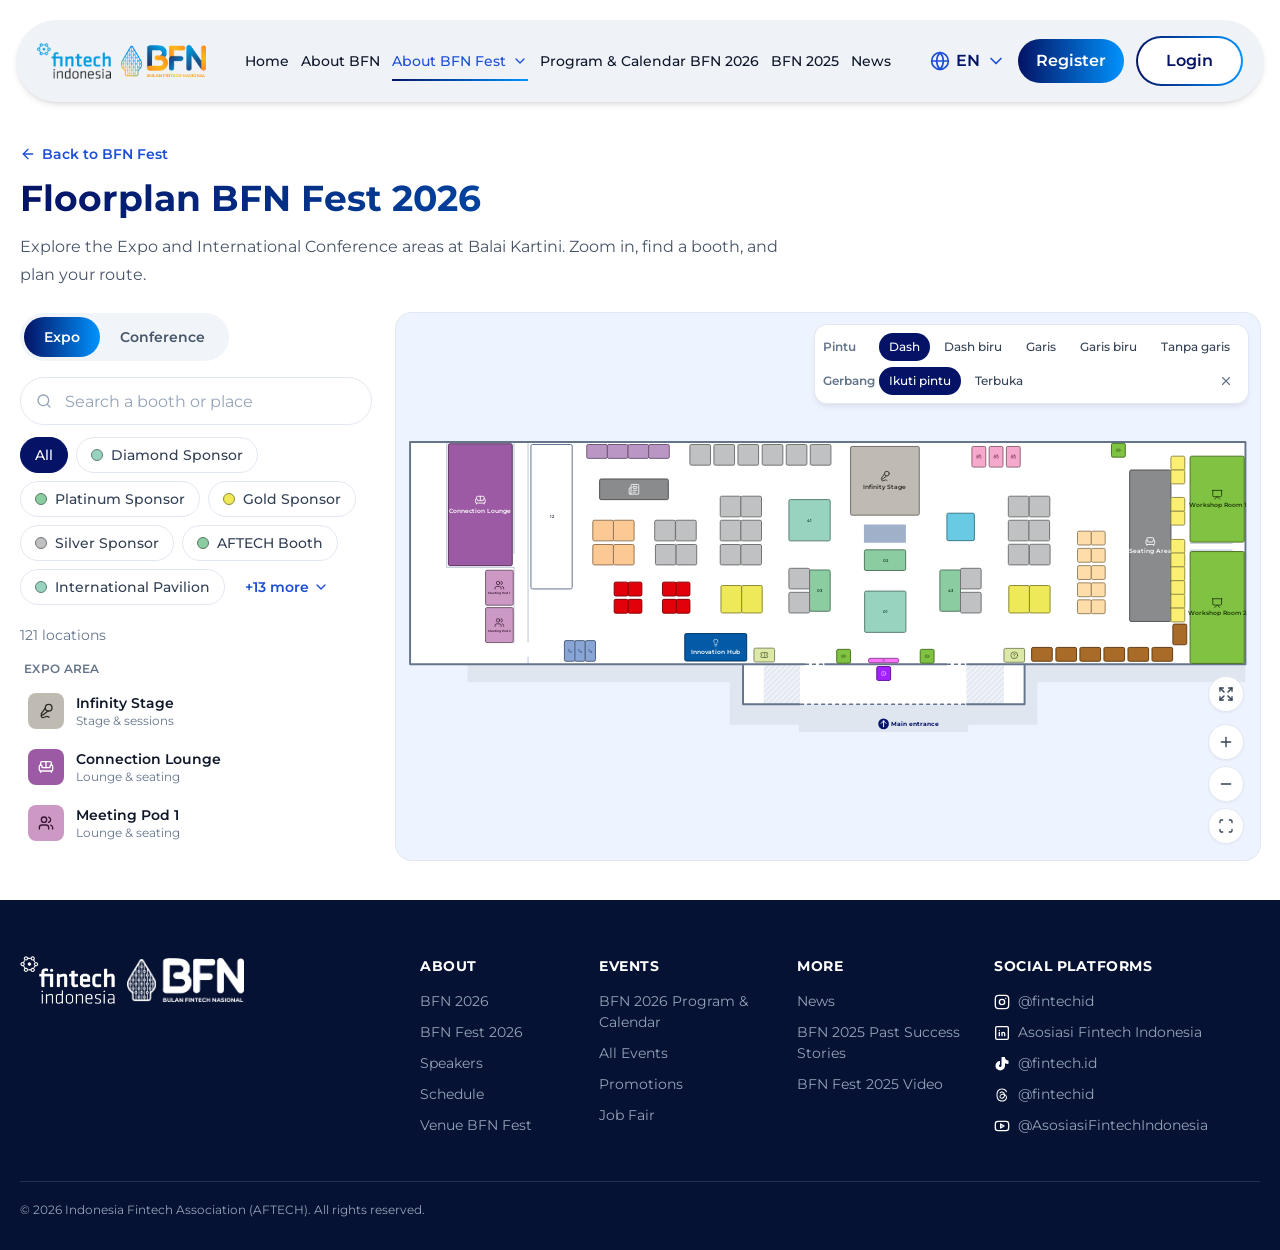
==== public/maps/index.html @ bf073b13 "Serve the floor plan from the homepage under Maps Move the floor plan into public/maps so it ships w" ====
<!doctype html>
<html lang="en">
<head>
<meta charset="utf-8">
<meta name="viewport" content="width=device-width, initial-scale=1">
<title>Floorplan BFN Fest 2026 · Prototype</title>
<link rel="preconnect" href="https://fonts.googleapis.com">
<link rel="preconnect" href="https://fonts.gstatic.com" crossorigin>
<link href="https://fonts.googleapis.com/css2?family=Montserrat:wght@400;500;600;700&display=swap" rel="stylesheet">
<style>
:root{
  --navy:#041365;--sky:#0093fd;--orange:#e4730f;--footer:#061233;
  --s50:#f8fafc;--s100:#f1f5f9;--s200:#e2e8f0;--s300:#cbd5e1;--s400:#94a3b8;--s500:#64748b;--s600:#475569;--s700:#334155;--s900:#0f172a;
  --b50:#eff6ff;--b200:#bfdbfe;--b700:#1d4ed8;
  --grad:linear-gradient(90deg,var(--navy),var(--sky));
}
*{box-sizing:border-box}
html{-webkit-text-size-adjust:100%}
body{margin:0;background:#fff;color:var(--s900);font:400 16px/24px Montserrat,ui-sans-serif,system-ui,sans-serif}
button,input,select{font:inherit;color:inherit}
button{background:none;border:0;padding:0;cursor:pointer}
a{color:inherit;text-decoration:none}
p,h1,h3,ul{margin:0;padding:0}
ul{list-style:none}
svg.i{display:block;fill:none;stroke:currentColor;stroke-width:2;stroke-linecap:round;stroke-linejoin:round;flex:none}
.sr{position:absolute;width:1px;height:1px;overflow:hidden;clip:rect(0 0 0 0);white-space:nowrap}

/* Navbar */
.nav{position:fixed;z-index:30;top:20px;left:50%;transform:translateX(-50%);width:min(1316px,calc(100% - 32px));height:82px;display:flex;align-items:center;justify-content:space-between;gap:16px;padding:0 21px;border-radius:9999px;background:#eff3f8;box-shadow:0 4px 6px -1px rgba(0,0,0,.1),0 2px 4px -2px rgba(0,0,0,.1)}
.nav-logos{display:flex;align-items:center;gap:10px;flex:none}
.nav-logos img{display:block;height:36px;width:auto}
.nav-logos img+img{height:32px}
.nav-links{display:flex;align-items:center;gap:12px;font-size:14px;line-height:20px;font-weight:500;white-space:nowrap}
.nav-links a{display:flex;align-items:center;gap:6px;height:40px;position:relative}
.nav-links a.on{color:var(--b700)}
.nav-links a.on::after{content:"";position:absolute;left:0;right:0;bottom:0;height:2px;background:var(--grad)}
.nav-actions{display:flex;align-items:center;gap:12px;flex:none}
.lang{display:flex;align-items:center;gap:6px;font-size:16px;font-weight:600;color:var(--navy)}
.lang svg{color:var(--b700)}
.btn-reg,.btn-login{display:grid;place-items:center;height:44px;padding:0 18px;border-radius:9999px;font-size:16px;font-weight:600}
.btn-reg{background:var(--grad);color:#fff}
.btn-login{height:50px;padding:0 28px;border:2px solid transparent;color:var(--navy);background:linear-gradient(#fff,#fff) padding-box,var(--grad) border-box}
.btn-menu{display:none;align-items:center;gap:10px;height:47px;padding:0 22px;border-radius:9999px;font-size:16px;font-weight:600;color:var(--navy);border:2px solid transparent;background:linear-gradient(#fff,#fff) padding-box,var(--grad) border-box}

/* Page */
.page{max-width:1240px;margin:0 auto;height:max(100vh,880px);padding:144px 0 40px;display:flex;flex-direction:column;gap:24px}
.head{display:flex;flex-direction:column;gap:12px}
.back{display:inline-flex;align-items:center;gap:6px;align-self:flex-start;font-size:14px;line-height:20px;font-weight:600;color:var(--b700)}
h1{font-size:36px;line-height:45px;font-weight:700;background:var(--grad);-webkit-background-clip:text;background-clip:text;color:transparent}
.lead{max-width:768px;line-height:28px;color:var(--s600)}
.explorer{flex:1;min-height:0;display:grid;grid-template-columns:352px minmax(0,1fr);gap:24px}
.side{display:flex;flex-direction:column;gap:16px;min-height:0}
.tabs{display:inline-flex;padding:4px;margin-bottom:4px;border-radius:9999px;background:var(--s100);align-self:flex-start}
.tab{min-height:40px;padding:0 20px;border-radius:9999px;font-size:14px;font-weight:600;color:var(--s600);transition:color .2s}
.tab:hover{color:var(--navy)}
.tab[aria-selected=true]{background:var(--grad);color:#fff}
.search{position:relative}
.search svg{position:absolute;left:16px;top:16px;color:var(--s400)}
.search input{width:100%;height:48px;padding:0 44px;border:1px solid var(--s200);border-radius:9999px;background:#fff;outline:0}
.search input::placeholder{color:var(--s400)}
.search input:focus{border-color:var(--b200);box-shadow:0 0 0 3px var(--b50)}
.controls{display:flex;flex-direction:column;gap:12px}
.chips{display:flex;flex-wrap:wrap;gap:8px;padding-bottom:4px;position:relative}
.chip{display:inline-flex;align-items:center;gap:8px;height:36px;padding:0 14px;border:1px solid var(--s200);border-radius:9999px;background:#fff;font-size:14px;line-height:20px;font-weight:500;color:var(--s700);white-space:nowrap;flex:none}
.chip:hover{background:var(--s50)}
.chip[aria-pressed=true]{background:var(--navy);border-color:var(--navy);color:#fff}
.dot{width:12px;height:12px;border-radius:50%;border:1px solid;flex:none}
.more{display:inline-flex;align-items:center;gap:4px;height:36px;padding:0 12px;border-radius:9999px;font-size:14px;font-weight:600;color:var(--b700)}
.more:hover{background:var(--b50)}
.more svg{transition:transform .2s}
.more[aria-expanded=true] svg{transform:rotate(180deg)}
.pop{display:none;position:absolute;z-index:20;left:0;top:calc(100% + 2px);width:448px;padding:6px;border:1px solid #111827;border-radius:12px;background:#fff;box-shadow:0 4px 6px -1px rgba(0,0,0,.1),0 2px 4px -2px rgba(0,0,0,.1);grid-template-columns:1fr 1fr;gap:2px}
.pop.open{display:grid}
.opt{display:flex;align-items:center;gap:10px;height:36px;padding:8px 10px;border-radius:8px;font-size:14px;line-height:20px;font-weight:500;color:var(--s700);text-align:left}
.opt:hover,.opt[aria-pressed=true]{background:var(--b50)}
.list{flex:1;min-height:0;overflow-y:auto;overscroll-behavior:contain;padding-right:23px;display:flex;flex-direction:column;gap:16px}
.status{font-size:14px;line-height:20px;color:var(--s500)}
.area h3{padding:0 4px 4px;font-size:12px;line-height:16px;font-weight:600;letter-spacing:.3px;text-transform:uppercase;color:var(--s500)}
.area ul{display:flex;flex-direction:column;gap:4px}
.area{display:flex;flex-direction:column;gap:4px}
.item{display:flex;align-items:center;gap:12px;width:100%;padding:8px;border-radius:12px;text-align:left;transition:background .15s}
.item:hover{background:var(--s50)}
.item[aria-current=true]{background:var(--b50);box-shadow:inset 0 0 0 1px var(--b200)}
.badge{display:grid;place-items:center;width:36px;height:36px;border-radius:8px;flex:none}
.item b{display:block;font-size:14px;line-height:20px;font-weight:600;color:var(--s900);overflow:hidden;text-overflow:ellipsis;white-space:nowrap}
.item span span{display:block;font-size:12px;line-height:16px;color:var(--s500);overflow:hidden;text-overflow:ellipsis;white-space:nowrap}
.item>span:last-child{min-width:0}
.empty{font-size:14px;color:var(--s500);padding:8px 4px}

/* Map */
.map{position:relative;overflow:hidden;border-radius:16px;background:#eef4ff;box-shadow:0 0 0 1px var(--s200);min-height:0}
.map.fs{position:fixed;inset:0;z-index:40;border-radius:0}
#plan{display:block;width:100%;height:100%;cursor:grab;touch-action:none;user-select:none;outline:0}
#plan.drag{cursor:grabbing}
.door{fill:none;stroke-width:1.5px;stroke-dasharray:4 3;vector-effect:non-scaling-stroke;pointer-events:none}
.door.solid{stroke-dasharray:none}
.spot{cursor:pointer;transition:opacity .2s ease-out}
.spot .shape{stroke-width:1px;vector-effect:non-scaling-stroke;transition:filter .2s}
.spot:hover .shape{filter:brightness(.92)}
.spot.dim{opacity:.2}
.spot .tag{font-weight:600;pointer-events:none;user-select:none}
.spot .small{display:none}
#plan.codes .spot .small{display:inline}
.pulse{transform-box:fill-box;transform-origin:center;animation:pulse 1.8s ease-out infinite}
@keyframes pulse{0%{opacity:0;transform:scale(1)}17%{opacity:.45}89%,100%{opacity:0;transform:scale(var(--p,1.3))}}
.draw{stroke-dasharray:1 1;animation:draw .9s ease-in-out both}
@keyframes draw{from{stroke-dashoffset:1}to{stroke-dashoffset:0}}
.ctrls{position:absolute;right:16px;bottom:16px;display:flex;flex-direction:column;gap:6px;z-index:5}
.ctrl{display:grid;place-items:center;width:36px;height:36px;border:1px solid var(--s200);border-radius:50%;background:#fff;color:var(--s700);box-shadow:0 1px 2px rgba(0,0,0,.05)}
.ctrl:hover{background:var(--s50)}
.ctrl:first-child{margin-bottom:6px}
.vp{position:absolute;z-index:5;top:12px;right:12px;display:flex;flex-direction:column;gap:6px;max-width:calc(100% - 24px);padding:8px;border-radius:12px;background:#fff;box-shadow:0 0 0 1px var(--s200),0 4px 6px -1px rgba(0,0,0,.1);font-size:12px;line-height:16px}
.vp[hidden]{display:none}
.vp-row{display:flex;align-items:center;gap:4px;overflow-x:auto;scrollbar-width:none}
.vp-row::-webkit-scrollbar{display:none}
.vp-row span{flex:none;width:52px;font-weight:600;color:var(--s500)}
.vp button{flex:none;height:28px;padding:0 10px;border-radius:9999px;font-weight:500;color:var(--s700);white-space:nowrap}
.vp button:hover{background:var(--s100)}
.vp button[aria-pressed=true]{background:var(--navy);color:#fff}
.vp button.vp-x{display:grid;place-items:center;width:28px;padding:0;margin-left:auto;color:var(--s500)}
.tip{position:absolute;z-index:6;display:none;align-items:center;gap:8px;padding:6px 12px;border-radius:9999px;background:var(--navy);color:#fff;font-size:12px;line-height:16px;font-weight:700;white-space:nowrap;pointer-events:none;transform:translate(-50%,calc(-100% - 8px))}
.tip span{font-weight:500;color:var(--s300)}

/* Detail */
.detail{position:absolute;z-index:10;left:16px;top:16px;width:320px;max-height:calc(100% - 32px);overflow-y:auto;border-radius:16px;animation:fade .2s ease-out}
@keyframes fade{from{opacity:0;transform:translateY(8px)}}
.card{display:flex;flex-direction:column;overflow:hidden;border-radius:16px;border-top:4px solid;background:#fff;box-shadow:0 0 0 1px rgba(226,232,240,.8),0 20px 25px -5px rgba(0,0,0,.1),0 8px 10px -6px rgba(0,0,0,.1)}
.card header{display:flex;align-items:flex-start;gap:12px;padding:16px}
.card .bdg{display:grid;place-items:center;width:48px;height:48px;border-radius:12px;flex:none}
.card .txt{flex:1;min-width:0;display:flex;flex-direction:column;gap:4px}
.card .cat{font-size:11px;line-height:16px;font-weight:700;letter-spacing:.55px;text-transform:uppercase}
.card h3{font-size:18px;line-height:24px;font-weight:700;color:var(--navy)}
.meta{display:flex;flex-wrap:wrap;gap:6px;margin-top:2px}
.meta p{display:inline-flex;align-items:center;gap:4px;padding:4px 10px;border-radius:9999px;background:var(--s100);font-size:12px;line-height:16px;font-weight:500;color:var(--s600)}
.meta svg{color:var(--b700)}
.acts{display:flex;align-items:center;flex:none;margin:-4px -4px 0 0}
.ib{display:grid;place-items:center;width:36px;height:36px;border-radius:50%;color:var(--s500)}
.ib:hover{background:var(--s100);color:var(--s900)}
.desc{padding:0 16px 16px;font-size:14px;line-height:24px;color:var(--s600)}
.card footer{padding:16px;border-top:1px solid var(--s100);background:rgba(248,250,252,.7)}
.go{display:flex;align-items:center;justify-content:center;gap:8px;width:100%;height:44px;border-radius:9999px;background:var(--grad);color:#fff;font-size:14px;font-weight:600}
.rc{display:flex;align-items:center;gap:8px;padding:12px;border-radius:12px;background:#fff;box-shadow:0 0 0 1px var(--s200)}
.stops{position:relative;flex:1;min-width:0;display:grid;grid-template-columns:20px minmax(0,1fr);gap:4px 8px}
.stops::before{content:"";position:absolute;left:9px;top:42px;bottom:22px;border-left:2px dotted var(--s300)}
.stops p{grid-column:2;font-size:11px;line-height:16px;font-weight:700;letter-spacing:.55px;text-transform:uppercase;color:var(--s500)}
.stops p:nth-of-type(2){margin-top:8px}
.pt{position:relative;justify-self:center;align-self:center;width:12px;height:12px;border-radius:50%}
.pt.a{border:3px solid var(--navy);background:#fff}
.pt.b{background:var(--orange);box-shadow:0 0 0 4px rgba(228,115,15,.2)}
.fld{position:relative;display:flex;align-items:center;gap:10px;height:44px;min-width:0;padding:0 10px 0 8px;border:1px solid transparent;border-radius:8px;background:var(--s50);font-size:14px;line-height:20px;font-weight:600;color:var(--s900)}
.fld.sel{border-color:var(--s200);background:#fff}
.fld span:not(.b28){flex:1;min-width:0;overflow:hidden;text-overflow:ellipsis;white-space:nowrap}
.fld select{position:absolute;inset:0;width:100%;opacity:0;cursor:pointer}
.fld>svg{color:var(--s400)}
.b28{display:grid;place-items:center;width:28px;height:28px;border-radius:8px;flex:none}
.swap{display:grid;place-items:center;width:36px;height:36px;border-radius:50%;border:1px solid var(--s200);background:#fff;color:var(--s600);flex:none}
.swap:hover{background:var(--s50)}
.clear{display:inline-flex;align-items:center;gap:6px;height:32px;margin-top:12px;padding:0 14px;border:1px solid var(--s200);border-radius:9999px;background:#fff;font-size:14px;font-weight:600;color:var(--s700)}
.clear:hover{background:var(--s50)}
.mini{display:flex;align-items:center;gap:4px;padding:4px;border-radius:9999px;background:#fff;box-shadow:0 0 0 1px var(--s200),0 10px 15px -3px rgba(0,0,0,.1)}
.mini button:first-child{flex:1;min-width:0;display:flex;align-items:center;gap:8px;padding:6px 8px 6px 12px;border-radius:9999px;font-size:14px;font-weight:600;color:var(--navy);text-align:left}
.mini button:first-child:hover{background:var(--s100)}
.mini span{overflow:hidden;text-overflow:ellipsis;white-space:nowrap}

/* Footer */
.foot{background:var(--footer);color:#fff}
.foot-in{max-width:1240px;margin:0 auto;padding:56px 0 32px}
.foot-top{display:grid;grid-template-columns:400px 179px 198px 197px 1fr;gap:0}
.foot-logos{display:flex;align-items:center;gap:12px;align-self:start}
.foot-logos img{display:block;height:48px;width:auto}
.foot-logos img+img{height:44px}
.foot h4{margin:0 0 10px;font-size:14px;line-height:20px;font-weight:700;letter-spacing:.5px;text-transform:uppercase}
.foot li{padding:5px 12px 5px 0;font-size:14px;line-height:21px;color:var(--s400)}
.foot li.s{display:flex;align-items:center;gap:8px}
.foot li svg{flex:none}
.copy{margin-top:40px;padding-top:20px;border-top:1px solid rgba(255,255,255,.12);font-size:12px;line-height:16px;color:var(--s400)}

/* Below lg: same breakpoint as the live site */
@media (max-width:1023.98px){
  .nav{top:16px;height:71px;padding:0 12px 0 16px}
  .nav-links,.nav-actions{display:none}
  .btn-menu{display:flex}
  .nav-logos img{height:30px}
  .nav-logos img+img{height:29px}
  .page{height:auto;padding:112px 0 40px}
  .head{padding:0 16px}
  h1{font-size:30px;line-height:37.5px}
  .explorer{display:flex;flex-direction:column;gap:16px}
  .side{display:contents}
  .controls{order:1}
  .controls>*{margin:0 16px}
  .tabs{margin:0 0 0 16px;align-self:flex-start}
  .chips{flex-wrap:nowrap;overflow-x:auto;margin:0;padding:0 16px 4px;scrollbar-width:none}
  .chips::-webkit-scrollbar{display:none}
  .more,.pop{display:none!important}
  .map{order:2;margin:0 16px;aspect-ratio:328/496}
  .map.fs{margin:0;aspect-ratio:auto}
  .ctrls{right:12px;bottom:12px}
  .list{order:3;overflow:visible;padding:0 16px}
  .detail{position:fixed;left:0;right:0;top:auto;bottom:0;width:auto;max-height:none;padding:12px;z-index:35;overflow:visible;border-radius:0;animation:rise .28s ease-out}
  .detail.route .desc{display:none}
  @keyframes rise{from{transform:translateY(100%)}}
  .foot-in{padding:40px 16px 32px}
  .foot-top{display:flex;flex-direction:column;gap:24px}
  .copy{text-align:center}
}
</style>
</head>
<body>
<nav class="nav" aria-label="Main">
  <a class="nav-logos" href="../" aria-label="BFN 2026 home"><img src="[data-uri]" alt="Fintech Indonesia"><img src="[data-uri]" alt="BFN"></a>
  <div class="nav-links" id="navLinks"></div>
  <div class="nav-actions">
    <button class="lang" id="lang" aria-label="Select language"></button>
    <a class="btn-reg" href="#">Register</a>
    <a class="btn-login" href="#">Login</a>
  </div>
  <button class="btn-menu" aria-label="Open menu">Menu <svg class="i" width="20" height="20" viewBox="0 0 24 24"><path d="M4 6h16M4 12h16M4 18h16"/></svg></button>
</nav>

<main class="page">
  <div class="head">
    <a class="back" href="../" id="back"></a>
    <h1 id="title"></h1>
    <p class="lead" id="lead"></p>
  </div>
  <div class="explorer">
    <aside class="side">
      <div class="controls">
        <div class="tabs" role="tablist" id="tabs"></div>
        <div class="search" id="searchWrap"></div>
        <div class="chips" id="chips"></div>
      </div>
      <div class="list" id="list"></div>
    </aside>
    <div class="map" id="map" role="tabpanel">
      <svg id="plan" tabindex="0" preserveAspectRatio="xMidYMid meet" xmlns="http://www.w3.org/2000/svg"></svg>
      <div class="vp" id="variants" hidden></div>
      <div class="ctrls" id="ctrls"></div>
      <div class="tip" id="tip"></div>
      <div class="detail" id="detail" hidden></div>
    </div>
  </div>
</main>

<footer class="foot">
  <div class="foot-in">
    <div class="foot-top">
      <div class="foot-logos"><img src="[data-uri]" alt="Fintech Indonesia"><img src="[data-uri]" alt="BFN"></div>
      <div><h4>About</h4><ul><li>BFN 2026</li><li>BFN Fest 2026</li><li>Speakers</li><li>Schedule</li><li>Venue BFN Fest</li></ul></div>
      <div><h4>Events</h4><ul><li>BFN 2026 Program &amp; Calendar</li><li>All Events</li><li>Promotions</li><li>Job Fair</li></ul></div>
      <div><h4>More</h4><ul><li>News</li><li>BFN 2025 Past Success Stories</li><li>BFN Fest 2025 Video</li></ul></div>
      <div><h4>Social platforms</h4><ul id="social"></ul></div>
    </div>
    <p class="copy">© 2026 Indonesia Fintech Association (AFTECH). All rights reserved.</p>
  </div>
</footer>

<script>
'use strict';
const $=s=>document.querySelector(s);
const esc=s=>String(s).replace(/&/g,'&amp;').replace(/</g,'&lt;').replace(/"/g,'&quot;');

/* Lucide icons, same set as the live page */
const I={
armchair:'<path d="M19 9V6a2 2 0 0 0-2-2H7a2 2 0 0 0-2 2v3"/><path d="M3 16a2 2 0 0 0 2 2h14a2 2 0 0 0 2-2v-5a2 2 0 0 0-4 0v1.5a.5.5 0 0 1-.5.5h-9a.5.5 0 0 1-.5-.5V11a2 2 0 0 0-4 0z"/><path d="M5 18v2"/><path d="M19 18v2"/>',
'arrow-left':'<path d="m12 19-7-7 7-7"/><path d="M19 12H5"/>',
'arrow-up-down':'<path d="m21 16-4 4-4-4"/><path d="M17 20V4"/><path d="m3 8 4-4 4 4"/><path d="M7 4v16"/>',
award:'<path d="m15.477 12.89 1.515 8.526a.5.5 0 0 1-.81.47l-3.58-2.687a1 1 0 0 0-1.197 0l-3.586 2.686a.5.5 0 0 1-.81-.469l1.514-8.526"/><circle cx="12" cy="8" r="6"/>',
'battery-charging':'<path d="M15 7h1a2 2 0 0 1 2 2v6a2 2 0 0 1-2 2h-2"/><path d="M6 7H4a2 2 0 0 0-2 2v6a2 2 0 0 0 2 2h1"/><path d="m11 7-3 5h4l-3 5"/><line x1="22" x2="22" y1="11" y2="13"/>',
'briefcase-medical':'<path d="M12 11v4"/><path d="M14 13h-4"/><path d="M16 6V4a2 2 0 0 0-2-2h-4a2 2 0 0 0-2 2v2"/><path d="M18 6v14"/><path d="M6 6v14"/><rect width="20" height="14" x="2" y="6" rx="2"/>',
building2:'<path d="M6 22V4a2 2 0 0 1 2-2h8a2 2 0 0 1 2 2v18Z"/><path d="M6 12H4a2 2 0 0 0-2 2v6a2 2 0 0 0 2 2h2"/><path d="M18 9h2a2 2 0 0 1 2 2v9a2 2 0 0 1-2 2h-2"/><path d="M10 6h4"/><path d="M10 10h4"/><path d="M10 14h4"/><path d="M10 18h4"/>',
camera:'<path d="M14.5 4h-5L7 7H4a2 2 0 0 0-2 2v9a2 2 0 0 0 2 2h16a2 2 0 0 0 2-2V9a2 2 0 0 0-2-2h-3l-2.5-3z"/><circle cx="12" cy="13" r="3"/>',
car:'<path d="M19 17h2c.6 0 1-.4 1-1v-3c0-.9-.7-1.7-1.5-1.9C18.7 10.6 16 10 16 10s-1.3-1.4-2.2-2.3c-.5-.4-1.1-.7-1.8-.7H5c-.6 0-1.1.4-1.4.9l-1.4 2.9A3.7 3.7 0 0 0 2 12v4c0 .6.4 1 1 1h2"/><circle cx="7" cy="17" r="2"/><path d="M9 17h6"/><circle cx="17" cy="17" r="2"/>',
'chevron-down':'<path d="m6 9 6 6 6-6"/>',
'chevrons-up-down':'<path d="m7 15 5 5 5-5"/><path d="m7 9 5-5 5 5"/>',
'circle-help':'<circle cx="12" cy="12" r="10"/><path d="M9.09 9a3 3 0 0 1 5.83 1c0 2-3 3-3 3"/><path d="M12 17h.01"/>',
'clipboard-check':'<rect width="8" height="4" x="8" y="2" rx="1" ry="1"/><path d="M16 4h2a2 2 0 0 1 2 2v14a2 2 0 0 1-2 2H6a2 2 0 0 1-2-2V6a2 2 0 0 1 2-2h2"/><path d="m9 14 2 2 4-4"/>',
crown:'<path d="M11.562 3.266a.5.5 0 0 1 .876 0L15.39 8.87a1 1 0 0 0 1.516.294L21.183 5.5a.5.5 0 0 1 .798.519l-2.834 10.246a1 1 0 0 1-.956.734H5.81a1 1 0 0 1-.957-.734L2.02 6.02a.5.5 0 0 1 .798-.519l4.276 3.664a1 1 0 0 0 1.516-.294z"/><path d="M5 21h14"/>',
'door-closed':'<path d="M10 12h.01"/><path d="M18 20V6a2 2 0 0 0-2-2H8a2 2 0 0 0-2 2v14"/><path d="M2 20h20"/>',
'door-open':'<path d="M11 20H2"/><path d="M11 4.562v16.157a1 1 0 0 0 1.242.97L19 20V5.562a2 2 0 0 0-1.515-1.94l-4-1A2 2 0 0 0 11 4.561z"/><path d="M11 4H8a2 2 0 0 0-2 2v14"/><path d="M14 12h.01"/><path d="M22 20h-3"/>',
expand:'<path d="m15 15 6 6"/><path d="m15 9 6-6"/><path d="M21 16v5h-5"/><path d="M21 8V3h-5"/><path d="M3 16v5h5"/><path d="m3 21 6-6"/><path d="M3 8V3h5"/><path d="M9 9 3 3"/>',
gamepad2:'<line x1="6" x2="10" y1="11" y2="11"/><line x1="8" x2="8" y1="9" y2="13"/><line x1="15" x2="15.01" y1="12" y2="12"/><line x1="18" x2="18.01" y1="10" y2="10"/><path d="M17.32 5H6.68a4 4 0 0 0-3.978 3.59c-.006.052-.01.101-.017.152C2.604 9.416 2 14.456 2 16a3 3 0 0 0 3 3c1 0 1.5-.5 2-1l1.414-1.414A2 2 0 0 1 9.828 16h4.344a2 2 0 0 1 1.414.586L17 18c.5.5 1 1 2 1a3 3 0 0 0 3-3c0-1.545-.604-6.584-.685-7.258-.007-.05-.011-.1-.017-.151A4 4 0 0 0 17.32 5z"/>',
gem:'<path d="M6 3h12l4 6-10 13L2 9Z"/><path d="M11 3 8 9l4 13 4-13-3-6"/><path d="M2 9h20"/>',
globe:'<circle cx="12" cy="12" r="10"/><path d="M12 2a14.5 14.5 0 0 0 0 20 14.5 14.5 0 0 0 0-20"/><path d="M2 12h20"/>',
'graduation-cap':'<path d="M21.42 10.922a1 1 0 0 0-.019-1.838L12.83 5.18a2 2 0 0 0-1.66 0L2.6 9.08a1 1 0 0 0 0 1.832l8.57 3.908a2 2 0 0 0 1.66 0z"/><path d="M22 10v6"/><path d="M6 12.5V16a6 3 0 0 0 12 0v-3.5"/>',
handshake:'<path d="m11 17 2 2a1 1 0 1 0 3-3"/><path d="m14 14 2.5 2.5a1 1 0 1 0 3-3l-3.88-3.88a3 3 0 0 0-4.24 0l-.88.88a1 1 0 1 1-3-3l2.81-2.81a5.79 5.79 0 0 1 7.06-.87l.47.28a2 2 0 0 0 1.42.25L21 4"/><path d="m21 3 1 11h-2"/><path d="M3 3 2 14l6.5 6.5a1 1 0 1 0 3-3"/><path d="M3 4h8"/>',
info:'<circle cx="12" cy="12" r="10"/><path d="M12 16v-4"/><path d="M12 8h.01"/>',
landmark:'<line x1="3" x2="21" y1="22" y2="22"/><line x1="6" x2="6" y1="18" y2="11"/><line x1="10" x2="10" y1="18" y2="11"/><line x1="14" x2="14" y1="18" y2="11"/><line x1="18" x2="18" y1="18" y2="11"/><polygon points="12 2 20 7 4 7"/>',
languages:'<path d="m5 8 6 6"/><path d="m4 14 6-6 2-3"/><path d="M2 5h12"/><path d="M7 2h1"/><path d="m22 22-5-10-5 10"/><path d="M14 18h6"/>',
lightbulb:'<path d="M15 14c.2-1 .7-1.7 1.5-2.5 1-.9 1.5-2.2 1.5-3.5A6 6 0 0 0 6 8c0 1 .2 2.2 1.5 3.5.7.7 1.3 1.5 1.5 2.5"/><path d="M9 18h6"/><path d="M10 22h4"/>',
'map-pin':'<path d="M20 10c0 4.993-5.539 10.193-7.399 11.799a1 1 0 0 1-1.202 0C9.539 20.193 4 14.993 4 10a8 8 0 0 1 16 0"/><circle cx="12" cy="10" r="3"/>',
medal:'<path d="M7.21 15 2.66 7.14a2 2 0 0 1 .13-2.2L4.4 2.8A2 2 0 0 1 6 2h12a2 2 0 0 1 1.6.8l1.6 2.14a2 2 0 0 1 .14 2.2L16.79 15"/><path d="M11 12 5.12 2.2"/><path d="m13 12 5.88-9.8"/><path d="M8 7h8"/><circle cx="12" cy="17" r="5"/><path d="M12 18v-2h-.5"/>',
'mic-vocal':'<path d="m11 7.601-5.994 8.19a1 1 0 0 0 .1 1.298l.817.818a1 1 0 0 0 1.314.087L15.09 12"/><path d="M16.5 21.174C15.5 20.5 14.372 20 13 20c-2.058 0-3.928 2.356-6 2-2.072-.356-2.775-3.369-1.5-4.5"/><circle cx="16" cy="7" r="5"/>',
minus:'<path d="M5 12h14"/>',
monitor:'<rect width="20" height="14" x="2" y="3" rx="2"/><line x1="8" x2="16" y1="21" y2="21"/><line x1="12" x2="12" y1="17" y2="21"/>',
'monitor-play':'<path d="M10 7.75a.75.75 0 0 1 1.142-.638l3.664 2.249a.75.75 0 0 1 0 1.278l-3.664 2.25a.75.75 0 0 1-1.142-.64z"/><path d="M12 17v4"/><path d="M8 21h8"/><rect x="2" y="3" width="20" height="14" rx="2"/>',
navigation:'<polygon points="3 11 22 2 13 21 11 13 3 11"/>',
newspaper:'<path d="M15 18h-5"/><path d="M18 14h-8"/><path d="M4 22h16a2 2 0 0 0 2-2V4a2 2 0 0 0-2-2H8a2 2 0 0 0-2 2v16a2 2 0 0 1-4 0v-9a2 2 0 0 1 2-2h2"/><rect width="8" height="4" x="10" y="6" rx="1"/>',
phone:'<path d="M22 16.92v3a2 2 0 0 1-2.18 2 19.79 19.79 0 0 1-8.63-3.07 19.5 19.5 0 0 1-6-6 19.79 19.79 0 0 1-3.07-8.67A2 2 0 0 1 4.11 2h3a2 2 0 0 1 2 1.72 12.84 12.84 0 0 0 .7 2.81 2 2 0 0 1-.45 2.11L8.09 9.91a16 16 0 0 0 6 6l1.27-1.27a2 2 0 0 1 2.11-.45 12.84 12.84 0 0 0 2.81.7A2 2 0 0 1 22 16.92z"/>',
plus:'<path d="M5 12h14"/><path d="M12 5v14"/>',
presentation:'<path d="M2 3h20"/><path d="M21 3v11a2 2 0 0 1-2 2H5a2 2 0 0 1-2-2V3"/><path d="m7 21 5-5 5 5"/>',
rocket:'<path d="M4.5 16.5c-1.5 1.26-2 5-2 5s3.74-.5 5-2c.71-.84.7-2.13-.09-2.91a2.18 2.18 0 0 0-2.91-.09z"/><path d="m12 15-3-3a22 22 0 0 1 2-3.95A12.88 12.88 0 0 1 22 2c0 2.72-.78 7.5-6 11a22.35 22.35 0 0 1-4 2z"/><path d="M9 12H4s.55-3.03 2-4c1.62-1.08 5 0 5 0"/><path d="M12 15v5s3.03-.55 4-2c1.08-1.62 0-5 0-5"/>',
ruler:'<path d="M21.3 15.3a2.4 2.4 0 0 1 0 3.4l-2.6 2.6a2.4 2.4 0 0 1-3.4 0L2.7 8.7a2.41 2.41 0 0 1 0-3.4l2.6-2.6a2.41 2.41 0 0 1 3.4 0Z"/><path d="m14.5 12.5 2-2"/><path d="m11.5 9.5 2-2"/><path d="m8.5 6.5 2-2"/><path d="m17.5 15.5 2-2"/>',
scan:'<path d="M3 7V5a2 2 0 0 1 2-2h2"/><path d="M17 3h2a2 2 0 0 1 2 2v2"/><path d="M21 17v2a2 2 0 0 1-2 2h-2"/><path d="M7 21H5a2 2 0 0 1-2-2v-2"/>',
search:'<path d="m21 21-4.34-4.34"/><circle cx="11" cy="11" r="8"/>',
'shopping-bag':'<path d="M6 2 3 6v14a2 2 0 0 0 2 2h14a2 2 0 0 0 2-2V6l-3-4Z"/><path d="M3 6h18"/><path d="M16 10a4 4 0 0 1-8 0"/>',
sofa:'<path d="M20 9V6a2 2 0 0 0-2-2H6a2 2 0 0 0-2 2v3"/><path d="M2 16a2 2 0 0 0 2 2h16a2 2 0 0 0 2-2v-5a2 2 0 0 0-4 0v1.5a.5.5 0 0 1-.5.5h-11a.5.5 0 0 1-.5-.5V11a2 2 0 0 0-4 0z"/><path d="M4 18v2"/><path d="M20 18v2"/><path d="M12 4v9"/>',
star:'<path d="M11.525 2.295a.53.53 0 0 1 .95 0l2.31 4.679a2.123 2.123 0 0 0 1.595 1.16l5.166.756a.53.53 0 0 1 .294.904l-3.736 3.638a2.123 2.123 0 0 0-.611 1.878l.882 5.14a.53.53 0 0 1-.771.56l-4.618-2.428a2.122 2.122 0 0 0-1.973 0L6.396 21.01a.53.53 0 0 1-.77-.56l.881-5.139a2.122 2.122 0 0 0-.611-1.879L2.16 9.795a.53.53 0 0 1 .294-.906l5.165-.755a2.122 2.122 0 0 0 1.597-1.16z"/>',
store:'<path d="m2 7 4.41-4.41A2 2 0 0 1 7.83 2h8.34a2 2 0 0 1 1.42.59L22 7"/><path d="M4 12v8a2 2 0 0 0 2 2h12a2 2 0 0 0 2-2v-8"/><path d="M15 22v-4a2 2 0 0 0-2-2h-2a2 2 0 0 0-2 2v4"/><path d="M2 7h20"/><path d="M22 7v3a2 2 0 0 1-2 2a2.7 2.7 0 0 1-1.59-.63.7.7 0 0 0-.82 0A2.7 2.7 0 0 1 16 12a2.7 2.7 0 0 1-1.59-.63.7.7 0 0 0-.82 0A2.7 2.7 0 0 1 12 12a2.7 2.7 0 0 1-1.59-.63.7.7 0 0 0-.82 0A2.7 2.7 0 0 1 8 12a2.7 2.7 0 0 1-1.59-.63.7.7 0 0 0-.82 0A2.7 2.7 0 0 1 4 12a2 2 0 0 1-2-2V7"/>',
ticket:'<path d="M2 9a3 3 0 0 1 0 6v2a2 2 0 0 0 2 2h16a2 2 0 0 0 2-2v-2a3 3 0 0 1 0-6V7a2 2 0 0 0-2-2H4a2 2 0 0 0-2 2Z"/><path d="M13 5v2"/><path d="M13 17v2"/><path d="M13 11v2"/>',
toilet:'<path d="M7 12h13a1 1 0 0 1 1 1 5 5 0 0 1-5 5h-.598a.5.5 0 0 0-.424.765l1.544 2.47a.5.5 0 0 1-.424.765H5.402a.5.5 0 0 1-.424-.765L7 18"/><path d="M8 18a5 5 0 0 1-5-5V4a2 2 0 0 1 2-2h8a2 2 0 0 1 2 2v8"/>',
trophy:'<path d="M6 9H4.5a2.5 2.5 0 0 1 0-5H6"/><path d="M18 9h1.5a2.5 2.5 0 0 0 0-5H18"/><path d="M4 22h16"/><path d="M10 14.66V17c0 .55-.47.98-.97 1.21C7.85 18.75 7 20.24 7 22"/><path d="M14 14.66V17c0 .55.47.98.97 1.21C16.15 18.75 17 20.24 17 22"/><path d="M18 2H6v7a6 6 0 0 0 12 0V2Z"/>',
users:'<path d="M16 21v-2a4 4 0 0 0-4-4H6a4 4 0 0 0-4 4v2"/><path d="M16 3.128a4 4 0 0 1 0 7.744"/><path d="M22 21v-2a4 4 0 0 0-3-3.87"/><circle cx="9" cy="7" r="4"/>',
video:'<path d="m16 13 5.223 3.482a.5.5 0 0 0 .777-.416V7.87a.5.5 0 0 0-.752-.432L16 10.5"/><rect x="2" y="6" width="14" height="12" rx="2"/>',
x:'<path d="M18 6 6 18"/><path d="m6 6 12 12"/>'
};
const ic=(k,s=16,st)=>`<svg class="i" width="${s}" height="${s}" viewBox="0 0 24 24"${st?` style="${st}"`:''}>${I[k]}</svg>`;

/* Copy for both languages, taken from the EN and ID live pages */
const COPY={
 en:{back:'Back to BFN Fest',title:'Floorplan BFN Fest 2026',lead:'Explore the Expo and International Conference areas at Balai Kartini. Zoom in, find a booth, and plan your route.',expo:'Expo',conf:'Conference',search:'Search a booth or place',all:'All',more:'+13 more',loc:n=>n+' locations',expoArea:'Expo Area',confArea:'International Conference Area',entrance:'Main entrance',show:'Show route',from:'From',to:'To',clear:'Clear route',tba:'Exhibitor to be announced. The full exhibitor line-up will be published closer to the event.',none:'No locations found.'},
 id:{back:'Kembali ke BFN Fest',title:'Denah Lantai BFN Fest 2026',lead:'Jelajahi area Expo dan International Conference di Balai Kartini. Perbesar peta, temukan booth, dan rencanakan rute kamu.',expo:'Expo',conf:'Konferensi',search:'Cari booth atau tempat',all:'Semua',more:'+13 lainnya',loc:n=>n+' lokasi',expoArea:'Area Expo',confArea:'Area International Conference',entrance:'Pintu masuk utama',show:'Tunjukkan rute',from:'Dari',to:'Ke',clear:'Hapus rute',tba:'Exhibitor akan diumumkan. Daftar lengkap exhibitor akan dipublikasikan menjelang acara.',none:'Lokasi tidak ditemukan.'}
};
/* key: en, id, fill, stroke, text */
const CAT={
 d:['Diamond Sponsor','Sponsor Diamond','98d3c0','5b7f73','0f3d30'],
 p:['Platinum Sponsor','Sponsor Platinum','8ccca1','547a61','123d22'],
 g:['Gold Sponsor','Sponsor Gold','ede959','8e8c35','4a4703'],
 s:['Silver Sponsor','Sponsor Silver','c0c1c3','737475','2a2c30'],
 a:['AFTECH Booth','Booth AFTECH','8ccca1','547a61','123d22'],
 i:['International Pavilion','International Pavilion','98d3c0','5b7f73','0f3d30'],
 u:['University','Universitas','68cbe3','3e7a88','08384a'],
 r:['Regulator','Regulator','fcc994','977959','5c3208'],
 x:['Association Partner','Mitra Asosiasi','e1000a','870006','ffffff'],
 m:['Media','Media','ba96c5','705a76','2e1238'],
 t:['Start Up Corner','Start Up Corner','ffdda9','998565','5c3a08'],
 k:['MSME (UMKM)','UMKM','faef71','968f44','4a4203'],
 e:['Exhibition Ala Carte','Exhibition Ala Carte','a86b28','654018','ffffff'],
 c:['Car Display','Display Mobil','ffffff','64748b','1e293b'],
 S:['Stage & sessions','Panggung & sesi','bfbbb2','73706b','2f2c26'],
 E:['Experience','Pengalaman','c9f2ec','0d9488','0b4a4a'],
 W:['Workshop','Workshop','80c241','4d7427','1f3a0a'],
 L:['Lounge & seating','Lounge & area duduk','fdebc8','e4730f','7a3a06'],
 F:['Facility','Fasilitas','f1f5f9','94a3b8','334155']
};
const CAT_ORDER='dpgsaiurxmtkecSEWLF';
const BOOTH_ICON={d:'gem',a:'building2',p:'trophy',s:'medal',g:'award',x:'handshake',c:'car',m:'newspaper',r:'landmark',i:'globe',u:'graduation-cap',t:'rocket',k:'shopping-bag',e:'store'};
const BOOTH_SIZE={d:'6 × 6 m',a:'6 × 3 m',p:'6 × 3 m',s:'3 × 3 m',g:'4 × 3 m',x:'2 × 2 m',c:'21 × 6 m',m:'3 × 2 m',r:'3 × 3 m',i:'6 × 6 m',u:'4 × 4 m',t:'2 × 2 m',k:'2 × 2 m',e:'3 × 2 m'};

/* name|cat|x,y,w,h|fill|stroke|text|icon|size */
const EXPO_NAMED=`Infinity Stage|S|1933,153,283,283|bfbbb2|73706b|2f2c26|mic-vocal|
Connection Lounge|L|276,142,263,502|9b5aa3|5d3662|ffffff|sofa|
Meeting Pod 1|L|429,663,114,144|cc99c5|7a5c76|3b1638|users|
Meeting Pod 2|L|429,817,114,144|cc99c5|7a5c76|3b1638|users|
Media Lounge|L|899,287,283,85|898b8d|525355|ffffff|newspaper|10 × 3 m
Phone Booth 1|L|839,953,43,85|88a5d6|526380|13294f|phone|3 × 1.5 m
Phone Booth 2|L|796,953,43,85|88a5d6|526380|13294f|phone|3 × 1.5 m
Phone Booth 3|L|754,953,43,85|88a5d6|526380|13294f|phone|3 × 1.5 m
Innovation Hub|E|1250,924,255,113|035ba8|023765|ffffff|lightbulb|9 × 4 m
Fintech Passport|E|1535,984,85,57|dbe8a6|838b64|3a4410|ticket|
Photo Wall|E|2007,1026,124,18|f873ff|954599|4a0a4f|camera|
Games Booth 1|E|2433,153,57,85|f5aacb|93667a|5c1636|gamepad2|3 × 2 m
Games Booth 2|E|2504,153,57,85|f5aacb|93667a|5c1636|gamepad2|3 × 2 m
Games Booth 3|E|2575,153,57,85|f5aacb|93667a|5c1636|gamepad2|3 × 2 m
Charging Station 1|F|1876,989,57,57|80c241|4d7427|1f3a0a|battery-charging|2 × 2 m
Charging Station 2|F|2220,989,57,57|80c241|4d7427|1f3a0a|battery-charging|2 × 2 m
Charging Station 3|F|3008,140,57,57|80c241|4d7427|1f3a0a|battery-charging|2 × 2 m
Help Desk|F|2565,985,85,57|dbe8a6|838b64|3a4410|circle-help|
Information Center|F|2041,1060,57,57|a421ff|621499|ffffff|info|
Seating Area|L|3083,250,170,624|898b8d|525355|ffffff|armchair|
Workshop Room 1|W|3332,193,223,354|80c241|4d7427|1f3a0a|presentation|
Workshop Room 2|W|3332,586,223,461|80c241|4d7427|1f3a0a|presentation|`;
const BOOTH_SEQ='dapss'+'gg'+'xxxx'+'c'+'mmmm'+'rrrr'+'ss'+'xxxx'+'ssssssssssssss'+'i'+'u'+'p'+'sssss'+'gg'+'sss'+'tttttttttt'+'kkkkkkkkkk'+'eeeeeee';
const BOOTH_BOX='1991,749,170,170 1990,579,170,85 1764,662,85,170 1679,655,85,85 1679,754,85,85 1484,726,85,113 1399,726,85,113 1214,783,57,57 1158,783,57,57 1016,783,57,57 959,783,57,57 616,145,170,595 846,145,85,57 931,145,85,57 1016,145,85,57 1101,145,85,57 871,457,85,85 871,557,85,84 956,557,85,84 956,457,85,85 1126,457,85,85 1129,557,85,84 959,712,57,57 1016,712,57,57 1158,712,57,57 1214,712,57,57 1214,557,85,84 1212,457,85,85 1271,145,85,85 1370,145,85,85 1469,145,85,85 1569,145,85,85 1668,145,85,85 1767,145,85,85 1396,358,85,85 1396,457,85,85 1396,557,85,84 1481,557,85,84 1481,457,85,85 1481,358,85,85 1679,372,170,170 2330,428,113,113 2301,662,85,170 2386,754,85,85 2386,655,85,85 2583,358,85,85 2583,457,85,85 2583,556,85,85 2585,726,85,113 2670,726,85,113 2670,556,85,85 2668,457,85,85 2669,358,85,85 2868,502,57,57 2868,573,57,57 2868,644,57,57 2868,715,57,57 2868,785,57,57 2925,785,57,57 2925,715,57,57 2925,644,57,57 2925,573,57,57 2925,502,57,57 3253,193,57,57 3253,250,57,57 3253,363,57,57 3253,420,57,57 3253,536,57,57 3253,592,57,57 3253,649,57,57 3253,706,57,57 3253,762,57,57 3253,819,57,57 3261,885,57,85 3175,981,85,57 3076,981,85,57 2977,981,85,57 2878,981,85,57 2779,981,85,57 2679,981,85,57'.split(' ');
const CONF_NAMED=`Main Stage|S|1250,1123,553,304|565554|343332|ffffff|mic-vocal|19.52 × 3.67 m|M1361 1123h329v96h-329ZM1250 1219h553v104h-553ZM1391 1323h102v37h-102ZM1493 1323h68v104h-68ZM1561 1323h102v37h-102Z
Plenary Seating|S|1100,1555,855,480|bfbbb2|73706b|2f2c26|armchair||R
VIP Seating|S|1305,1474,445,56|bfbbb2|73706b|2f2c26|star||R
Media Seating|S|1844,1980,106,54|bfbbb2|73706b|2f2c26|video||R
Interpreter Booth|F|1283,1918,57,57|f1f5f9|94a3b8|334155|languages|
LED Immersive|E|1272,1032,510,28|d4f7f7|7f9494|0b4a4a|monitor-play|19.52 × 3.67 m
Digital Signage 1|F|632,1300,36,18|f8bfff|957399|4a0a4f|monitor|
Digital Signage 2|F|1987,1040,36,18|f8bfff|957399|4a0a4f|monitor|
Registration|F|2190,700,86,156|ffc66a|997740|5c3a08|clipboard-check|5 × 1 m
VIP Lounge|L|1992,1089,252,956|fdebc8|e4730f|7a3a06|crown||M1992 1089H2004A240 356 0 0 0 2244 1445V2045H1992Z
Holding Room|L|817,1326,236,240|fdebc8|e4730f|7a3a06|door-closed|
Sekar Jagad|S|1037,190,984,666|bfbbb2|73706b|2f2c26|landmark||R
Restrooms 1|F|801,737,134,100|f1f5f9|94a3b8|334155|toilet|
Restrooms 2|F|935,2046,120,234|f1f5f9|94a3b8|334155|toilet|
Medical Room|F|946,737,91,100|f1f5f9|94a3b8|334155|briefcase-medical|
Lift|F|2151,131,140,58|f1f5f9|94a3b8|334155|arrow-up-down|
Escalators|F|2279,443,122,418|f1f5f9|94a3b8|334155|arrow-up-down|
Lobby Utama|F|2500,1000,380,420|f1f5f9|94a3b8|334155|door-open|
To Kartika Expo|F|80,1110,360,195|f1f5f9|94a3b8|334155|store|`;
/* English name without its number: Indonesian name, English description, Indonesian description */
const LOC={
 'Charging Station':['Charging Station','Charge your phone and other devices.','Isi daya ponsel dan perangkat kamu.'],
 'Main Stage':['Panggung Utama','The International Conference stage in the Dana Rote room, with LED screens.','Panggung International Conference di ruang Dana Rote, dilengkapi layar LED.'],
 'Connection Lounge':['Connection Lounge','A lounge on the west side of the hall to meet, network and take a break.','Lounge di sisi barat hall untuk bertemu, berjejaring, dan beristirahat.'],
 'Digital Signage':['Digital Signage','A digital screen with event information.','Layar digital berisi informasi acara.'],
 'Escalators':['Eskalator','Escalators to the other floors, next to Registration.','Eskalator ke lantai lain, di samping Registrasi.'],
 'To Kartika Expo':['Ke Kartika Expo','Head west to the Exhibition Area at Kartika Expo.','Jalan ke arah barat menuju area pameran di Kartika Expo.'],
 'Fintech Passport':['Fintech Passport','The Fintech Passport counter, next to the Innovation Hub.','Konter Fintech Passport, di samping Innovation Hub.'],
 'Games Booth':['Booth Games','Games and activities on the north side of the hall.','Permainan dan aktivitas di sisi utara hall.'],
 'Help Desk':['Help Desk','Ask the crew for directions and assistance.','Tanyakan arah dan bantuan kepada kru.'],
 'Holding Room':['Holding Room','A meeting room by the west side door of the conference room.','Ruang pertemuan di samping pintu barat ruang konferensi.'],
 'Infinity Stage':['Infinity Stage','The main stage of the expo for keynotes, launches and live sessions.','Panggung utama expo untuk keynote, peluncuran, dan sesi langsung.'],
 'Information Center':['Information Center','Event information in the entrance lobby.','Informasi acara di lobi pintu masuk.'],
 'Innovation Hub':['Innovation Hub','A showcase of new fintech products and innovations.','Etalase produk dan inovasi fintech terbaru.'],
 'Interpreter Booth':['Booth Interpreter','Simultaneous interpretation for the conference sessions.','Penerjemahan simultan untuk sesi konferensi.'],
 'LED Immersive':['LED Immersive','A 19.52 m immersive LED wall in the foyer outside the conference room.','Dinding LED imersif 19,52 m di foyer depan ruang konferensi.'],
 'Lift':['Lift','Lift to the other floors.','Lift ke lantai lain.'],
 'Lobby Utama':['Lobby Utama','The main lobby on the east side of the building.','Lobi utama di sisi timur gedung.'],
 'Media Lounge':['Media Lounge','Working space for media covering the event.','Ruang kerja untuk media yang meliput acara.'],
 'Media Seating':['Kursi Media','Fourteen seats for media at the back of the room.','Empat belas kursi media di bagian belakang ruangan.'],
 'Medical Room':['Ruang Medis','First aid and medical assistance.','Pertolongan pertama dan bantuan medis.'],
 'Meeting Pod':['Meeting Pod','A private pod for small business meetings.','Ruang tertutup untuk pertemuan bisnis kecil.'],
 'Phone Booth':['Phone Booth','A quiet booth for calls.','Bilik tenang untuk menelepon.'],
 'Photo Wall':['Photo Wall','Doorstop and photo wall by the main doors of the hall.','Doorstop dan photo wall di pintu utama hall.'],
 'Plenary Seating':['Kursi Pleno','406 seats in the Dana Rote room: 195 classroom and 211 theatre.','406 kursi di ruang Dana Rote: 195 classroom dan 211 theater.'],
 'Registration':['Registrasi','Register for the conference here, next to the escalators.','Registrasi konferensi di sini, di samping eskalator.'],
 'Restrooms':['Toilet','Restrooms on the conference floor.','Toilet di lantai konferensi.'],
 'Seating Area':['Area Duduk','Tables and seats next to the workshop rooms.','Meja dan kursi di samping ruang workshop.'],
 'Sekar Jagad':['Sekar Jagad','The ballroom on the north side of the conference foyer.','Ballroom di sisi utara foyer konferensi.'],
 'VIP Lounge':['VIP Lounge','A lounge for 20 guests next to the conference room.','Lounge untuk 20 tamu di samping ruang konferensi.'],
 'VIP Seating':['Kursi VIP','Twenty VIP seats in front of the main stage.','Dua puluh kursi VIP di depan panggung utama.'],
 'Workshop Room':['Ruang Workshop','Workshop space for 30 people in the east wing of the hall.','Ruang workshop untuk 30 orang di sayap timur hall.']
};
const locOf=s=>LOC[s.name.replace(/ \d+$/,'')];
const nm=s=>{const l=locOf(s);return state.lang==='id'&&l?s.name.replace(/^.*?( \d+)?$/,l[0]+'$1'):s.name};
const descOf=s=>{const l=locOf(s);return l?l[state.lang==='id'?2:1]:''};
const slug=s=>s.toLowerCase().replace(/ /g,'-');
function named(src,area){return src.split('\n').map(r=>{const[n,c,b,f,st,fg,ic_,size,ex]=r.split('|');return{id:slug(n),name:n,cat:c,rect:b.split(',').map(Number),fill:f,stroke:st,fg,icon:ic_,size:size||'',region:ex==='R',path:ex&&ex!=='R'?ex:null,area}})}
const expoBooths=[...BOOTH_SEQ].map((c,i)=>{const n=String(i+1).padStart(2,'0'),[,,fill,stroke,fg]=CAT[c];return{id:n,code:n,name:'Booth '+n,cat:c,rect:BOOTH_BOX[i].split(',').map(Number),fill,stroke,fg,icon:BOOTH_ICON[c],size:BOOTH_SIZE[c],area:'expo'}});

function conferenceDecor(){const d=[];
 for(const y of [1565,1608,1652,1695,1738])for(const[x,w,n,p]of [[1115,103,6,103/6],[1260,153,9,17],[1455,153,9,17],[1651,154,9,154/9],[1847,103,6,103/6]]){d.push([x,y,w,8]);for(let i=0;i<n;i++)d.push([x+2+i*p,y+12,12,12])}
 for(const[x,n,rows]of [[1105,9,2],[1275,9,4],[1472,9,5],[1667,9,7],[1850,7,9]])for(let j=0;j<rows;j++)for(let i=0;i<n;i++)d.push([x+13.5*i,1789+27*j,11,11]);
 for(let i=0;i<20;i++)d.push([1315+21.2*i,1504,16,16]);
 d.push([1057,1870,207,115],[1477,1970,102,52]);return d}

const CONF_OUT='M801 190H2417V975H2477V1445H2419V2045H2477V2280H576V2045H549V1326H457V1089H726V999H801Z';
const AREAS={
 expo:{id:'expo',vb:[60,90,3560,1280],spots:[...named(EXPO_NAMED,'expo'),...expoBooths],decor:[[1988,475,173,75]],entrance:[2069,1290],
  structures:[['M355 1050H3560V1125H2703V1300H2418V1330H1720V1300H1435V1125H355Z','#dfe6f0'],['M118 135H3560V1050H118Z','#fff'],['M1490 1050H2650V1215H1490Z','#fff'],['M1575 1050H1725V1215H1575Z','h'],['M2410 1050H2565V1215H2410Z','h']],
  walls:'M118 1050H3560M1490 1050V1215H1725M2410 1215H2650V1050M604 135V960M604 1020V1050M269 135V651H546M546 135V595M546 651V963M3332 552H3505M3332 580H3505',
  outline:'M118 135H3560V1050H2650V1215H1490V1050H118Z',
  walk:[[[118,135],[3560,135],[3560,1050],[2650,1050],[2650,1215],[1490,1215],[1490,1050],[118,1050]],[[1720,1215],[2420,1215],[2420,1330],[1720,1330]]],doors:[[1785,1050],[2370,1050]],opening:[1725,1195,685,40],
  draw:{walls:'M604 135V960M604 1020V1050M269 135V651H546M546 135V595M546 651V963M3332 552H3505M3332 580H3505',outline:'M1725 1215H1490V1050H1745M1825 1050H2330M2410 1050H2650V1215H2410M1490 1050H118V135H3560V1050H2650',door:'M1745 1050H1825M2330 1050H2410',gate:'M1725 1215H2410'}},
 conference:{id:'conference',vb:[40,100,2900,2340],spots:named(CONF_NAMED,'conference'),decor:conferenceDecor(),entrance:[1525,2320],
  structures:[['M1060 2280H2260V2410H1060Z','#dfe6f0'],['M2477 975H2900V1445H2477Z','#dfe6f0'],['M60 1089H457V1326H60Z','#dfe6f0'],[CONF_OUT,'#fff'],['M2151 131H2291V190H2151Z','#fff'],['M1053 1089h939v956h-939Z','r'],['M1037 190H2021V856H1037Z','r'],['M817 1326H1053V1566H817Z','r'],['M1992 1089H2004A240 356 0 0 0 2244 1445V2045H1992Z','r'],['M801 190H1037V737H801Z','h'],['M817 1089H1053V1270H817Z','h'],['M549 1326H817V1566H1053V2045H935V2280H576V2045H549Z','h'],['M2244 2189H2477V2280H2244Z','h']],
  walls:'M549 1089V1326M817 1089V1326M576 2280H2477M2244 2045V2280M2477 975V1445',outline:CONF_OUT,
  walk:[[[801,190],[2417,190],[2417,975],[2477,975],[2477,1445],[2419,1445],[2419,2045],[2477,2045],[2477,2280],[576,2280],[576,2045],[549,2045],[549,1326],[457,1326],[457,1089],[726,1089],[726,999],[801,999]],[[1400,2280],[1650,2280],[1650,2345],[1400,2345]]],doors:[[549,1170],[549,1245],[817,1298],[932,1326],[1053,1298],[1992,1457],[1365,2045],[1455,2045],[1595,2045],[1685,2045],[1360,2280],[1452,2280],[1595,2280],[1690,2280],[2244,2001],[2244,2114],[1237,856],[2021,472],[2477,1060],[2477,1210],[2477,1360]]}
};

/* Door test variants: ?door=dash|dash-blue|line|line-blue|gap and ?gate=dash|open */
const testParams=new URLSearchParams(location.search);
const doorParam=testParams.get('door')==='blue'?'dash-blue':testParams.get('door');
const DOOR_OPTIONS=[['dash','Dash'],['dash-blue','Dash biru'],['line','Garis'],['line-blue','Garis biru'],['gap','Tanpa garis']];
let DOOR=DOOR_OPTIONS.some(o=>o[0]===doorParam)?doorParam:'dash';
let GATE=['dash','open'].includes(testParams.get('gate'))?testParams.get('gate'):(DOOR==='gap'?'open':'dash');
let testPanel=testParams.get('panel')!=='0';
const state={lang:'en',area:'expo',filter:null,q:'',sel:null,route:null,reversed:false,mini:false};
const t=()=>COPY[state.lang];
const catName=c=>CAT[c][state.lang==='en'?0:1];
const spotById=id=>AREAS.expo.spots.concat(AREAS.conference.spots).find(s=>s.id===id);
const fmtSize=s=>state.lang==='id'?s.replace('.',','):s;
const detail=s=>catName(s.cat)+(s.size?' · '+fmtSize(s.size):'');
const matches=s=>(!state.filter||s.cat===state.filter)&&(!state.q||(nm(s)+' '+detail(s)).toLowerCase().includes(state.q));

/* Static UI */
function renderChrome(){
 document.documentElement.lang=state.lang;
 const c=t();
 $('#back').innerHTML=ic('arrow-left')+esc(c.back);$('#title').textContent=c.title;$('#lead').textContent=c.lead;
 $('#navLinks').innerHTML=`<a href="../">Home</a><a href="#">About BFN</a><a href="#" class="on">About BFN Fest ${ic('chevron-down')}</a><a href="#">Program &amp; Calendar BFN 2026</a><a href="#">BFN 2025</a><a href="#">News</a>`;
 $('#lang').innerHTML=ic('globe',20)+state.lang.toUpperCase()+ic('chevron-down',20);
 $('#tabs').innerHTML=['expo','conference'].map(a=>`<button class="tab" role="tab" aria-selected="${state.area===a}" data-area="${a}">${esc(a==='expo'?c.expo:c.conf)}</button>`).join('');
 $('#searchWrap').innerHTML=`<label class="sr" for="q">Search the floor plan</label>${ic('search')}<input id="q" type="search" autocomplete="off" placeholder="${esc(c.search)}" value="${esc(state.q)}">`;
 renderChips();
 $('#ctrls').innerHTML=[['expand','Full screen','fs'],['plus','Zoom in','in'],['minus','Zoom out','out'],['scan','Show whole plan','fit']].map(([k,l,a])=>`<button class="ctrl" aria-label="${l}" title="${l}" data-act="${a}">${ic(k)}</button>`).join('');
}
function renderChips(){
 const c=t(),inline=[...'dpgsai'],rest=[...CAT_ORDER].slice(6);
 const chip=k=>`<button class="chip" aria-pressed="${state.filter===k}" data-cat="${k}"><span class="dot" style="background:#${CAT[k][2]};border-color:#${CAT[k][3]}"></span>${esc(catName(k))}</button>`;
 $('#chips').innerHTML=`<button class="chip" aria-pressed="${!state.filter}" data-cat="">${esc(c.all)}</button>`+inline.map(chip).join('')+`<span class="mob-rest" style="display:contents">${rest.map(k=>`<span class="only-m" style="display:contents">${chip(k)}</span>`).join('')}</span>`+`<button class="more" aria-expanded="false" id="more">${esc(c.more)}${ic('chevron-down')}</button><div class="pop" id="pop">${rest.map(k=>`<button class="opt" aria-pressed="${state.filter===k}" data-cat="${k}"><span class="dot" style="background:#${CAT[k][2]};border-color:#${CAT[k][3]}"></span>${esc(catName(k))}</button>`).join('')}</div>`;
 syncChips();
}
function syncChips(){const d=innerWidth>=1024;document.querySelectorAll('.only-m').forEach(e=>e.style.display=d?'none':'contents')}

function renderList(){
 const c=t();let n=0;
 const group=(a,label)=>{const items=AREAS[a].spots.filter(matches);n+=items.length;if(!items.length)return'';
  return`<section class="area"><h3>${esc(label)}</h3><ul>${items.map(s=>`<li><button class="item" data-id="${s.id}"${state.sel===s.id?' aria-current="true"':''}><span class="badge" style="background:#${s.fill};color:#${s.fg}">${ic(s.icon)}</span><span><b>${esc(nm(s))}</b><span>${esc(detail(s))}</span></span></button></li>`).join('')}</ul></section>`};
 const html=group('expo',c.expoArea)+group('conference',c.confArea);
 $('#list').innerHTML=`<p class="status" role="status">${esc(c.loc(n))}</p>`+(html||`<p class="empty">${esc(c.none)}</p>`);
}

/* Map drawing */
const plan=$('#plan');
const hatchPattern='<defs><pattern id="hatch" width="16" height="16" patternUnits="userSpaceOnUse" patternTransform="rotate(45)"><rect width="16" height="16" fill="#eef2f8"/><line x1="0" y1="0" x2="0" y2="16" stroke="#d5dde9" stroke-width="6"/></pattern></defs>';
function spotSvg(s){
 const[x,y,w,h]=s.rect,cx=x+w/2,cy=y+h/2;
 const shape=s.path?`<path class="shape" d="${s.path}"`:`<rect class="shape" x="${x}" y="${y}" width="${w}" height="${h}" rx="6"`;
 let inner='';
 if(s.code){
  const a=Math.min(18,.32*h,w/(.7*s.code.length));
  inner=`<text class="tag${Math.max(w,h)<160?' small':''}" x="${cx}" y="${cy}" font-size="${a}" fill="#${s.fg}" text-anchor="middle" dominant-baseline="central">${s.code}</text>`;
 }else{
  const color=s.region?s.stroke:s.fg,p=Math.min(26,w/(.62*nm(s).length)),m=h>=90&&p>=11,sz=Math.min(48,.4*w,h*(m?.3:.6)),top=cy-(sz+(m?1.5*p:0))/2;
  inner=`<svg x="${cx-sz/2}" y="${top}" width="${sz}" height="${sz}" viewBox="0 0 24 24" fill="none" stroke="#${color}" stroke-width="1.75" stroke-linecap="round" stroke-linejoin="round" pointer-events="none">${I[s.icon]}</svg>`;
  if(m)inner+=`<text class="tag" x="${cx}" y="${top+sz+1.1*p}" font-size="${p}" fill="#${color}" text-anchor="middle"${s.region?' stroke="#fff" stroke-width="6" paint-order="stroke"':''}>${esc(nm(s))}</text>`;
 }
 return`<g class="spot" role="button" tabindex="0" data-id="${s.id}" aria-label="${esc(nm(s)+', '+catName(s.cat))}">${shape} fill="#${s.fill}"${s.region?' fill-opacity=".18"':''} stroke="#${s.stroke}"/>${inner}</g>`;
}
function renderMap(){
 const a=AREAS[state.area],[ex,ey]=a.entrance;
 plan.setAttribute('viewBox',a.vb.join(' '));
 $('#map').setAttribute('aria-label',state.area==='expo'?t().expoArea:t().confArea);
 const st=a.structures.map(([d,f])=>f==='r'?`<path d="${d}" fill="#eef2f8" stroke="#b8c4d6" stroke-width="4"/>`:`<path d="${d}" fill="${f==='h'?'url(#hatch)':f}"/>`).join('');
 const dr=a.draw;
 plan.innerHTML=hatchPattern+`<g id="cam">${st}<path d="${dr?dr.walls:a.walls}" fill="none" stroke="#b8c4d6" stroke-width="4" stroke-linecap="round"/><path d="${dr?dr.outline:a.outline}" fill="none" stroke="#64748b" stroke-width="8" stroke-linejoin="round"/><g id="doors">${doorSvg()}</g>${a.decor.map(([x,y,w,h])=>`<rect x="${x}" y="${y}" width="${w}" height="${h}" rx="3" fill="#9fb0c8" pointer-events="none"/>`).join('')}${a.spots.map(spotSvg).join('')}<g pointer-events="none"><circle cx="${ex}" cy="${ey+6}" r="22" fill="#041365"/><path d="M${ex} ${ey-6}l-10 10m10-10l10 10m-10-10v24" stroke="#fff" stroke-width="4" stroke-linecap="round" fill="none"/><text id="entr" x="${ex+32}" y="${ey+14}" font-size="24" font-weight="700" fill="#041365">${esc(t().entrance)}</text></g><g id="routeG" pointer-events="none"></g><g id="selG" pointer-events="none"></g></g>`;
 syncDim();drawSelection();renderVariants();
}
function doorSvg(){
 const dr=AREAS[state.area].draw;if(!dr)return'';
 const color=DOOR.endsWith('blue')?'#0093fd':DOOR==='line'?'#94a3b8':'#64748b',line=d=>`<path class="door${DOOR.startsWith('line')?' solid':''}" d="${d}" stroke="${color}"/>`;
 return(DOOR==='gap'?'':line(dr.door))+(GATE==='open'?'':line(dr.gate))}
function renderVariants(){
 const v=$('#variants'),show=testPanel&&state.area==='expo';v.hidden=!show;if(!show)return;
 const btn=(k,val,label,on)=>`<button data-${k}="${val}" aria-pressed="${on}">${label}</button>`;
 v.innerHTML=`<div class="vp-row"><span>Pintu</span>${DOOR_OPTIONS.map(([k,l])=>btn('door',k,l,DOOR===k)).join('')}</div><div class="vp-row"><span>Gerbang</span>${btn('gate','dash','Ikuti pintu',GATE==='dash')}${btn('gate','open','Terbuka',GATE==='open')}<button class="vp-x" data-vp="close" aria-label="Sembunyikan panel varian">${ic('x',14)}</button></div>`}
function setVariant(door,gate){DOOR=door;GATE=gate;$('#doors').innerHTML=doorSvg();renderVariants();syncUrl()}
function syncDim(){const a=AREAS[state.area];plan.querySelectorAll('.spot').forEach(g=>{const s=a.spots.find(x=>x.id===g.dataset.id);g.classList.toggle('dim',!matches(s))})}
function drawSelection(){
 const g=$('#selG');if(!g)return;const s=spotById(state.sel);
 if(!s||s.area!==state.area){g.innerHTML='';return}
 const[x,y,w,h]=s.rect,d=s.path||`M${x} ${y}h${w}v${h}h${-w}Z`,p=1+Math.min(.5,60/Math.max(w,h));
 g.innerHTML=`<path class="pulse" d="${d}" fill="#e4730f" style="--p:${p}"/><path d="${d}" fill="none" stroke="#e4730f" stroke-width="3" vector-effect="non-scaling-stroke"/>`;
}

/* Camera: same fit and focus rules as the live page */
const cam={x:0,y:0,k:1};let camAnim=0;
const clamp=(v,a,b)=>Math.min(b,Math.max(a,v));
function units(){const a=AREAS[state.area].vb,r=plan.getBoundingClientRect(),ppu=Math.min(r.width/a[2],r.height/a[3]),w=r.width/ppu,h=r.height/ppu;return{ppu,x:a[0]+(a[2]-w)/2,y:a[1]+(a[3]-h)/2,width:w,height:h,px:r}}
function inset(){
 const d=$('#detail'),r=plan.getBoundingClientRect(),out={left:0,top:0,bottom:0};
 if(d.hidden)return out;
 if(innerWidth>=1024){if(!state.mini)out.left=d.offsetLeft+d.offsetWidth}
 else{const sheet=d.getBoundingClientRect().height;out.bottom=Math.max(0,r.bottom-(innerHeight-sheet))}
 return out}
function view(){const u=units(),a=inset(),l=Math.min(a.left/u.ppu,u.width/2),i=(a.top+a.bottom)/u.ppu,n=Math.min(1,.7*u.height/(i||1)),o=a.top/u.ppu*n,s=a.bottom/u.ppu*n;return{...u,x:u.x+l,y:u.y+o,width:u.width-l,height:u.height-o-s}}
function fitCamera(){const a=AREAS[state.area].vb,l=view(),cover=plan.getBoundingClientRect().width<640,k=cover?Math.max(l.width/a[2],l.height/a[3]):1;return{k,x:l.x+l.width/2-(a[0]+a[2]/2)*k,y:l.y+l.height/2-(a[1]+a[3]/2)*k}}
function keepInView(c){const a=AREAS[state.area].vb,u=units(),axis=(v,s,e,l,i)=>{const lo=l+i-(s+e)*c.k,hi=l-s*c.k;return lo<=hi?clamp(v,lo,hi):v};return{k:c.k,x:axis(c.x,a[0],a[2],u.x,u.width),y:axis(c.y,a[1],a[3],u.y,u.height)}}
function focusCamera(r,fit){const n=view(),k=fit?clamp(Math.min(.85*n.width/(r.width+160),.75*n.height/(r.height+160)),1,3.5):clamp(Math.min(.3*n.width/r.width,.45*n.height/r.height),Math.max(1,Math.min(cam.k,2)),3.5);return keepInView({k,x:n.x+n.width/2-(r.x+r.width/2)*k,y:n.y+n.height/2-(r.y+r.height/2)*k})}
function applyCam(){
 const g=$('#cam');if(!g)return;
 if(!Number.isFinite(cam.x+cam.y+cam.k))Object.assign(cam,{x:0,y:0,k:1});
 g.setAttribute('transform',`translate(${cam.x} ${cam.y}) scale(${cam.k})`);
 plan.classList.toggle('codes',cam.k>=1.5);
 sizeRoute();
}
function moveCam(to,ms=500){
 cancelAnimationFrame(camAnim);
 if(matchMedia('(prefers-reduced-motion: reduce)').matches||!ms){Object.assign(cam,to);applyCam();return}
 const from={...cam},t0=performance.now(),ease=p=>p<.5?2*p*p:1-Math.pow(-2*p+2,2)/2;
 const step=n=>{const p=Math.min(1,(n-t0)/ms),e=ease(p);cam.x=from.x+(to.x-from.x)*e;cam.y=from.y+(to.y-from.y)*e;cam.k=from.k+(to.k-from.k)*e;applyCam();if(p<1)camAnim=requestAnimationFrame(step)};
 camAnim=requestAnimationFrame(step)}
function settle(ms=500){
 const s=spotById(state.sel);
 if(state.route&&s&&s.area===state.area)moveCam(focusCamera(state.route.bounds,true),ms);
 else if(s&&s.area===state.area){const[x,y,width,height]=s.rect;moveCam(focusCamera({x,y,width,height}),ms)}
 else moveCam(fitCamera(),ms)}
function worldAt(cx,cy){const u=units(),r=u.px;return{x:u.x+(cx-r.left)/u.ppu,y:u.y+(cy-r.top)/u.ppu}}
function zoomAt(f,a){const k=clamp(cam.k*f,.5,6),l=k/cam.k;moveCam({k,x:a.x-(a.x-cam.x)*l,y:a.y-(a.y-cam.y)*l},200)}

/* Routing. Booth 01 from the entrance uses the path read from the live page; other routes are found on a grid. */
const LIVE_ROUTE={'expo:01':{d:'M2069 1290L2067 1293Q2065 1295 2068 1293L2333 1089Q2365 1065 2352 1027L2328 963Q2315 925 2275 922L2212 916Q2195 915 2178 915L2161 915',pts:[[2069,1290],[2065,1295],[2333,1089],[2365,1065],[2352,1027],[2328,963],[2275,922],[2161,915]]}};
const inPoly=(p,x,y)=>{let c=false;for(let i=0,j=p.length-1;i<p.length;j=i++){const[xi,yi]=p[i],[xj,yj]=p[j];if((yi>y)!==(yj>y)&&x<(xj-xi)*(y-yi)/(yj-yi)+xi)c=!c}return c};
const inRect=(r,x,y,m=0)=>x>=r[0]-m&&x<=r[0]+r[2]+m&&y>=r[1]-m&&y<=r[1]+r[3]+m;
function pathPoints(d){
 const out=[];let cur=null,x=0,y=0;
 for(const[,c,args]of d.matchAll(/([MLHVhvAZ])([^MLHVhvAZ]*)/g)){
  const n=args.trim().split(/[\s,]+/).filter(Boolean).map(Number);
  if(c==='M'){x=n[0];y=n[1];cur=[[x,y]];out.push(cur)}
  else if(c==='L'){x=n[0];y=n[1];cur.push([x,y])}
  else if(c==='H'){x=n[0];cur.push([x,y])}else if(c==='V'){y=n[0];cur.push([x,y])}
  else if(c==='h'){x+=n[0];cur.push([x,y])}else if(c==='v'){y+=n[0];cur.push([x,y])}
  else if(c==='A'){x=n[5];y=n[6];cur.push([x,y])}
  else if(c==='Z')cur.push(cur[0])}
 return out}
const segDist=(p,q,x,y)=>{const dx=q[0]-p[0],dy=q[1]-p[1],l=dx*dx+dy*dy,t=l?clamp(((x-p[0])*dx+(y-p[1])*dy)/l,0,1):0;return Math.hypot(x-p[0]-t*dx,y-p[1]-t*dy)};
function barriers(a){
 if(a.bar)return a.bar;
 const lines=[...pathPoints(a.walls),...pathPoints(a.outline),...a.structures.filter(s=>s[1]==='r').flatMap(s=>pathPoints(s[0]))],segs=[];
 lines.forEach(l=>{for(let i=1;i<l.length;i++)segs.push([l[i-1],l[i]])});
 return a.bar={segs,closed:a.structures.filter(s=>s[1]==='h').flatMap(s=>pathPoints(s[0]))}}
function findPath(a,start,startRect,goalRect,opt={}){
 const step=16,[vx,vy,vw,vh]=a.vb,W=Math.ceil(vw/step),H=Math.ceil(vh/step),idx=(c,r)=>r*W+c;
 const free=new Uint8Array(W*H),solid=a.spots.filter(s=>!s.region),bar=barriers(a);
 for(let r=0;r<H;r++)for(let c=0;c<W;c++){const x=vx+c*step,y=vy+r*step;
  const near=inRect(goalRect,x,y,48)||(startRect&&inRect(startRect,x,y,48))||Math.hypot(x-start[0],y-start[1])<56;
  let ok=near||a.walk.some(p=>inPoly(p,x,y));
  if(ok&&!near)ok=!solid.some(s=>inRect(s.rect,x,y,opt.clear??14));
  if(ok&&!(opt.through&&near)){
   if(bar.closed.some(p=>inPoly(p,x,y)))ok=false;
   else if(bar.segs.some(([p,q])=>segDist(p,q,x,y)<(opt.clear?6:12))&&!a.doors.some(d=>Math.hypot(x-d[0],y-d[1])<44)&&!(a.opening&&inRect(a.opening,x,y)))ok=false}
  free[idx(c,r)]=ok?1:0}
 const cell=p=>[clamp(Math.round((p[0]-vx)/step),0,W-1),clamp(Math.round((p[1]-vy)/step),0,H-1)];
 const[sc,sr]=cell(start),s0=idx(sc,sr),g=new Float64Array(W*H).fill(Infinity),prev=new Int32Array(W*H).fill(-1);
 const gx=goalRect[0]+goalRect[2]/2,gy=goalRect[1]+goalRect[3]/2,h=(c,r)=>Math.hypot(vx+c*step-gx,vy+r*step-gy);
 const heap=[];const push=(f,i)=>{heap.push([f,i]);let n=heap.length-1;while(n>0){const u=(n-1)>>1;if(heap[u][0]<=heap[n][0])break;[heap[u],heap[n]]=[heap[n],heap[u]];n=u}};
 const pop=()=>{const top=heap[0],l=heap.pop();if(heap.length){heap[0]=l;let n=0;for(;;){let m=n,a=2*n+1,b=a+1;if(a<heap.length&&heap[a][0]<heap[m][0])m=a;if(b<heap.length&&heap[b][0]<heap[m][0])m=b;if(m===n)break;[heap[m],heap[n]]=[heap[n],heap[m]];n=m}}return top};
 g[s0]=0;free[s0]=1;push(h(sc,sr),s0);let end=-1;
 while(heap.length){const[,i]=pop(),c=i%W,r=(i-c)/W;
  if(inRect(goalRect,vx+c*step,vy+r*step,opt.margin??14)){end=i;break}
  for(let dc=-1;dc<=1;dc++)for(let dr=-1;dr<=1;dr++){if(!dc&&!dr)continue;const nc=c+dc,nr=r+dr;if(nc<0||nr<0||nc>=W||nr>=H)continue;const n=idx(nc,nr);if(!free[n])continue;if(dc&&dr&&(!free[idx(c+dc,r)]||!free[idx(c,r+dr)]))continue;const w=g[i]+Math.hypot(dc,dr)*step;if(w<g[n]){g[n]=w;prev[n]=i;push(w+h(nc,nr),n)}}}
 if(end<0)return null;
 const raw=[];for(let i=end;i>=0;i=prev[i]){const c=i%W,r=(i-c)/W;raw.unshift([vx+c*step,vy+r*step])}
 const clear=(p,q)=>{const n=Math.ceil(Math.hypot(q[0]-p[0],q[1]-p[1])/8);for(let i=0;i<=n;i++){const[c,r]=cell([p[0]+(q[0]-p[0])*i/n,p[1]+(q[1]-p[1])*i/n]);if(!free[idx(c,r)])return false}return true};
 const out=[raw[0]];let i=0;while(i<raw.length-1){let j=raw.length-1;while(j>i+1&&!clear(raw[i],raw[j]))j--;out.push(raw[j]);i=j}
 return out}
function smooth(pts){
 if(pts.length<3)return'M'+pts.map(p=>p.join(' ')).join('L');
 let d=`M${pts[0][0]} ${pts[0][1]}`;
 for(let i=1;i<pts.length-1;i++){const p=pts[i-1],c=pts[i],n=pts[i+1],a=Math.hypot(c[0]-p[0],c[1]-p[1]),b=Math.hypot(n[0]-c[0],n[1]-c[1]),r=Math.min(40,a/2,b/2),q=(u,l)=>[c[0]+(u[0]-c[0])*r/l,c[1]+(u[1]-c[1])*r/l],e=q(p,a),f=q(n,b);d+=`L${e[0].toFixed(1)} ${e[1].toFixed(1)}Q${c[0]} ${c[1]} ${f[0].toFixed(1)} ${f[1].toFixed(1)}`}
 const l=pts[pts.length-1];return d+`L${l[0]} ${l[1]}`}
function edgePoint(r,p){return[clamp(p[0],r[0],r[0]+r[2]),clamp(p[1],r[1],r[1]+r[3])]}
function buildRoute(){
 const s=spotById(state.sel);if(!s)return null;
 const a=AREAS[s.area],fromSpot=state.routeFrom&&state.routeFrom!=='entrance'?spotById(state.routeFrom):null;
 let pts,d;const live=LIVE_ROUTE[s.area+':'+s.id];
 if(!fromSpot&&live){d=live.d;pts=live.pts}
 else{
  const start=fromSpot?[fromSpot.rect[0]+fromSpot.rect[2]/2,fromSpot.rect[1]+fromSpot.rect[3]/2]:a.entrance;
  const cx=s.rect[0]+s.rect[2]/2,cy=s.rect[1]+s.rect[3]/2,outside=!a.walk.some(p=>inPoly(p,cx,cy)),enclosed=s.region||s.path||s.id==='holding-room';
  const opts={through:outside,margin:enclosed?0:14},run=o=>findPath(a,start,fromSpot?fromSpot.rect:null,s.rect,o);
  const path=run(opts)||run({...opts,clear:4})||run({through:true,clear:4})||[start,[cx,cy]];
  path[0]=start;path[path.length-1]=edgePoint(s.rect,path[path.length-1]);pts=path;d=smooth(path)}
 if(state.reversed){pts=[...pts].reverse()}
 const xs=pts.map(p=>p[0]).concat(s.rect[0],s.rect[0]+s.rect[2]),ys=pts.map(p=>p[1]).concat(s.rect[1],s.rect[1]+s.rect[3]);
 const x=Math.min(...xs),y=Math.min(...ys);
 return{d,start:state.reversed?pts[pts.length-1]:pts[0],end:state.reversed?pts[0]:pts[pts.length-1],reversed:state.reversed,bounds:{x,y,width:Math.max(...xs)-x,height:Math.max(...ys)-y}}}
let walker=0;
function drawRoute(){
 cancelAnimationFrame(walker);
 const g=$('#routeG');if(!g)return;const r=state.route,s=spotById(state.sel);
 if(!r||!s||s.area!==state.area){g.innerHTML='';return}
 g.innerHTML=`<path class="r0 draw" pathLength="1" d="${r.d}" fill="none" stroke="#fff" stroke-linecap="round" stroke-linejoin="round"/><path class="r1 draw" pathLength="1" d="${r.d}" fill="none" stroke="#0093fd" stroke-linecap="round" stroke-linejoin="round"/><path class="r2" d="${r.d}" fill="none" stroke="#fff" stroke-opacity=".95" stroke-linecap="round"/><circle class="r3" cx="${r.start[0]}" cy="${r.start[1]}" fill="#041365" stroke="#fff"/><circle class="r4" cx="${r.end[0]}" cy="${r.end[1]}" fill="#e4730f" stroke="#fff"/>`;
 sizeRoute();
 const path=g.querySelector('.r1'),dot=g.querySelector('.r4');
 if(matchMedia('(prefers-reduced-motion: reduce)').matches)return;
 const len=path.getTotalLength(),dur=Math.max(1600,len/600*1000),t0=performance.now()+900;
 const tick=n=>{const e=((n-t0)%(dur+800))/dur,p=clamp(e,0,1),q=p<.5?2*p*p:1-Math.pow(-2*p+2,2)/2,pt=path.getPointAtLength((r.reversed?1-q:q)*len);if(n>t0){dot.setAttribute('cx',pt.x);dot.setAttribute('cy',pt.y)}walker=requestAnimationFrame(tick)};
 walker=requestAnimationFrame(tick)}
function sizeRoute(){
 const g=$('#routeG');if(!g||!g.firstChild)return;const u=units().ppu*cam.k,px=v=>v/u;
 g.querySelector('.r0').setAttribute('stroke-width',px(11));g.querySelector('.r1').setAttribute('stroke-width',px(6));
 const dash=g.querySelector('.r2');dash.setAttribute('stroke-width',px(2));dash.setAttribute('stroke-dasharray',px(5)+' '+px(8));
 const a=g.querySelector('.r3'),b=g.querySelector('.r4');a.setAttribute('r',px(8));a.setAttribute('stroke-width',px(2.5));b.setAttribute('r',px(7));b.setAttribute('stroke-width',px(2.5))}

/* Detail panel */
function renderDetail(){
 const d=$('#detail'),s=spotById(state.sel),c=t();
 if(!s){d.hidden=true;d.className='detail';d.innerHTML='';return}
 d.hidden=false;d.className='detail'+(state.route?' route':'');
 const areaLabel=s.area==='expo'?c.expoArea:c.confArea;
 if(state.mini){const i=s.fill;d.innerHTML=`<div class="mini"><button data-do="expand">${ic('navigation')}<span>${esc(nm(s))}</span></button><button class="ib" aria-label="Clear route" data-do="clear">${ic('x',16)}</button></div>`;return}
 const desc=s.code?c.tba:descOf(s);
 const from=state.routeFrom||'entrance',fromSpot=from==='entrance'?null:spotById(from);
 const selectField=`<div class="fld sel"><span class="b28" style="background:#${fromSpot?fromSpot.fill:'041365'};color:#${fromSpot?fromSpot.fg:'fff'}">${ic(fromSpot?fromSpot.icon:'door-open')}</span><span>${esc(fromSpot?nm(fromSpot):c.entrance)}</span>${ic('chevrons-up-down')}<select aria-label="${esc(c.from)}" data-do="from"><option value="entrance">${esc(c.entrance)}</option>${AREAS[s.area].spots.filter(x=>x.id!==s.id).map(x=>`<option value="${x.id}"${x.id===from?' selected':''}>${esc(nm(x))}</option>`).join('')}</select></div>`;
 const fixedField=`<div class="fld"><span class="b28" style="background:#${s.fill};color:#${s.fg}">${ic(s.icon)}</span><span>${esc(nm(s))}</span></div>`;
 const routeUi=`<div class="rc"><div class="stops"><span></span><p>${esc(c.from)}</p><span class="pt a"></span>${state.reversed?fixedField:selectField}<span></span><p>${esc(c.to)}</p><span class="pt b"></span>${state.reversed?selectField:fixedField}</div><button class="swap" aria-label="Swap start and destination" data-do="swap">${ic('arrow-up-down')}</button></div><button class="clear" data-do="clear">${ic('x')}${esc(c.clear)}</button>`;
 d.innerHTML=`<article class="card" style="border-top-color:#${s.stroke}"><header><span class="bdg" style="background:#${s.fill};color:#${s.fg}">${ic(s.icon,24)}</span><div class="txt"><p class="cat" style="color:#${s.stroke}">${esc(catName(s.cat))}</p><h3>${esc(nm(s))}</h3><div class="meta"><p>${ic('map-pin',14)}${esc(areaLabel)}</p>${s.size?`<p>${ic('ruler',14)}${esc(fmtSize(s.size))}</p>`:''}</div></div><div class="acts">${state.route?`<button class="ib" aria-label="Minimize details" data-do="mini">${ic('minus',20)}</button>`:''}<button class="ib" aria-label="Close details" data-do="close">${ic('x',20)}</button></div></header>${desc?`<p class="desc">${esc(desc)}</p>`:''}<footer>${state.route?routeUi:`<button class="go" data-do="route">${ic('navigation')}${esc(c.show)}</button>`}</footer></article>`;
}

/* Actions */
function syncUrl(){try{const p=new URLSearchParams(location.search);p.set('area',state.area);for(const k of ['booth','from','lang','door','gate','panel'])p.delete(k);if(DOOR!=='dash')p.set('door',DOOR);if(GATE==='open'&&DOOR!=='gap')p.set('gate','open');if(GATE==='dash'&&DOOR==='gap')p.set('gate','dash');if(!testPanel)p.set('panel','0');if(state.sel)p.set('booth',state.sel);if(state.route)p.set('from',state.routeFrom||'entrance');if(state.lang==='id')p.set('lang','id');history.replaceState(null,'','?'+p)}catch(e){}}
function setArea(a,ms=0){if(state.area===a)return;state.area=a;const s=spotById(state.sel);if(s&&s.area!==a){state.sel=null;state.route=null;state.mini=false}$('#tabs').querySelectorAll('.tab').forEach(b=>b.setAttribute('aria-selected',b.dataset.area===a));renderMap();renderDetail();renderList();cancelAnimationFrame(camAnim);Object.assign(cam,fitCamera());applyCam();drawRoute();syncUrl()}
function select(id){
 const s=spotById(id);if(!s)return;
 if(s.area!==state.area)setArea(s.area);
 state.sel=id;state.route=null;state.routeFrom=null;state.reversed=false;state.mini=false;
 renderDetail();renderList();drawSelection();drawRoute();settle();syncUrl();
 if(innerWidth<1024)$('#map').scrollIntoView({block:'center',behavior:'smooth'})}
function closeDetail(){state.sel=null;state.route=null;state.routeFrom=null;state.mini=false;renderDetail();renderList();drawSelection();drawRoute();settle();syncUrl()}
function showRoute(){state.route=buildRoute();state.mini=false;renderDetail();drawRoute();settle(700);syncUrl()}
function clearRoute(){state.route=null;state.routeFrom=null;state.reversed=false;state.mini=false;renderDetail();drawRoute();settle();syncUrl()}
function refilter(){renderList();syncDim();document.querySelectorAll('[data-cat]').forEach(b=>{if(b.matches('.chip,.opt'))b.setAttribute('aria-pressed',(b.dataset.cat||null)===state.filter)})}

document.addEventListener('click',e=>{
 const b=e.target.closest('button,[data-id]');const pop=$('#pop'),more=$('#more');
 if(b&&b.dataset.door){const d=b.dataset.door;setVariant(d,d==='gap'?'open':DOOR==='gap'?'dash':GATE);return}
 if(b&&b.dataset.gate){setVariant(DOOR,b.dataset.gate);return}
 if(b&&b.dataset.vp){testPanel=false;renderVariants();syncUrl();return}
 if(pop&&pop.classList.contains('open')&&!e.target.closest('#pop,#more')){pop.classList.remove('open');more.setAttribute('aria-expanded','false')}
 if(!b)return;
 if(b.id==='lang'){state.lang=state.lang==='en'?'id':'en';renderChrome();renderList();renderMap();renderDetail();applyCam();drawRoute();syncUrl();return}
 if(b.id==='more'){pop.style.left=b.offsetLeft+'px';const o=pop.classList.toggle('open');b.setAttribute('aria-expanded',o);return}
 if(b.dataset.area){setArea(b.dataset.area);return}
 if('cat' in b.dataset){state.filter=b.dataset.cat||null;if(b.matches('.opt')){pop.classList.remove('open');more.setAttribute('aria-expanded','false')}refilter();return}
 if(b.matches('.item')){select(b.dataset.id);return}
 if(b.dataset.act){const r=plan.getBoundingClientRect(),c=worldAt(r.left+r.width/2,r.top+r.height/2),a=b.dataset.act;
  if(a==='in')zoomAt(1.4,c);if(a==='out')zoomAt(1/1.4,c);if(a==='fit')moveCam(fitCamera());
  if(a==='fs'){$('#map').classList.toggle('fs');requestAnimationFrame(()=>settle(0))}return}
 const d=b.dataset.do;
 if(d==='close')closeDetail();if(d==='route')showRoute();if(d==='clear')clearRoute();
 if(d==='mini'){state.mini=true;renderDetail();settle()}
 if(d==='expand'){state.mini=false;renderDetail();settle()}
 if(d==='swap'){state.reversed=!state.reversed;state.route=buildRoute();renderDetail();drawRoute();settle(400)}
});
document.addEventListener('change',e=>{if(e.target.dataset.do==='from'){state.routeFrom=e.target.value;state.route=buildRoute();renderDetail();drawRoute();settle(600);syncUrl()}});
document.addEventListener('input',e=>{if(e.target.id==='q'){state.q=e.target.value.trim().toLowerCase();refilter()}});
document.addEventListener('keydown',e=>{
 if(e.key==='Escape'){const pop=$('#pop');if(pop&&pop.classList.contains('open')){pop.classList.remove('open');$('#more').setAttribute('aria-expanded','false')}else if($('#map').classList.contains('fs')){$('#map').classList.remove('fs');requestAnimationFrame(()=>settle(0))}else if(state.sel)closeDetail()}
 if(document.activeElement===plan){const u=units(),m={ArrowLeft:[.2,0],ArrowRight:[-.2,0],ArrowUp:[0,.2],ArrowDown:[0,-.2]}[e.key];
  if(m){e.preventDefault();moveCam({k:cam.k,x:cam.x+m[0]*u.width,y:cam.y+m[1]*u.height},200)}
  const r=plan.getBoundingClientRect(),c=worldAt(r.left+r.width/2,r.top+r.height/2);
  if(e.key==='+'||e.key==='=')zoomAt(1.4,c);if(e.key==='-')zoomAt(1/1.4,c);if(e.key==='0')moveCam(fitCamera())}
 if((e.key==='Enter'||e.key===' ')&&e.target.matches&&e.target.matches('.spot')){e.preventDefault();select(e.target.dataset.id)}
});

/* Pan, wheel and pinch */
const pts=new Map();let moved=false,pinch=0;
plan.addEventListener('pointerdown',e=>{plan.setPointerCapture(e.pointerId);pts.set(e.pointerId,[e.clientX,e.clientY]);moved=false;pinch=0;cancelAnimationFrame(camAnim)});
plan.addEventListener('pointermove',e=>{
 const tip=$('#tip'),sp=e.target.closest&&e.target.closest('.spot');
 if(e.pointerType==='mouse'&&sp&&!pts.size){const s=spotById(sp.dataset.id),r=$('#map').getBoundingClientRect();tip.innerHTML=`${esc(nm(s))} <span>${esc(catName(s.cat))}</span>`;tip.style.display='flex';tip.style.left=clamp(e.clientX-r.left,80,r.width-80)+'px';tip.style.top=(e.clientY-r.top)+'px'}else tip.style.display='none';
 const p=pts.get(e.pointerId);if(!p)return;
 const dx=e.clientX-p[0],dy=e.clientY-p[1];
 if(pts.size===2){pts.set(e.pointerId,[e.clientX,e.clientY]);const[a,b]=[...pts.values()],dist=Math.hypot(a[0]-b[0],a[1]-b[1]);if(pinch){const w=worldAt((a[0]+b[0])/2,(a[1]+b[1])/2),k=clamp(cam.k*dist/pinch,.5,6),l=k/cam.k;cam.x=w.x-(w.x-cam.x)*l;cam.y=w.y-(w.y-cam.y)*l;cam.k=k;applyCam()}pinch=dist;moved=true;return}
 if(Math.hypot(dx,dy)<3&&!moved)return;
 moved=true;plan.classList.add('drag');const u=units().ppu;Object.assign(cam,keepInView({k:cam.k,x:cam.x+dx/u,y:cam.y+dy/u}));pts.set(e.pointerId,[e.clientX,e.clientY]);applyCam()});
const up=e=>{pts.delete(e.pointerId);plan.classList.remove('drag')};
plan.addEventListener('pointerup',e=>{
 const was=moved;up(e);
 if(!was){const el=document.elementFromPoint(e.clientX,e.clientY),sp=el&&el.closest('.spot');if(sp)select(sp.dataset.id)}});
plan.addEventListener('pointercancel',up);
plan.addEventListener('pointerleave',()=>{$('#tip').style.display='none'});
plan.addEventListener('wheel',e=>{e.preventDefault();zoomAt(e.deltaY<0?1.15:1/1.15,worldAt(e.clientX,e.clientY))},{passive:false});
new ResizeObserver(()=>{syncChips();if(!pts.size)settle(0)}).observe(plan);

/* Boot, with the same URL parameters as the live page */
$('#social').innerHTML=[
 ['<rect x="2" y="2" width="20" height="20" rx="5"/><circle cx="12" cy="12" r="4"/><path d="M17.5 6.5h.01"/>','@fintechid'],
 ['<rect x="2.5" y="2.5" width="19" height="19" rx="2"/><path d="M8 11v5M8 8h.01M12 16v-5M16 16v-3a2 2 0 0 0-4 0"/>','Asosiasi Fintech Indonesia'],
 ['tiktok','@fintech.id'],['threads','@fintechid'],
 ['<rect x="2" y="5" width="20" height="14" rx="4"/><path d="m10 9 5 3-5 3z"/>','@AsosiasiFintechIndonesia']
].map(([g,l])=>{
 const TT='M14 4.5C13.2046 4.49917 12.442 4.18284 11.8796 3.62041C11.3172 3.05798 11.0008 2.2954 11 1.5C11 1.36739 10.9473 1.24021 10.8536 1.14645C10.7598 1.05268 10.6326 1 10.5 1H8C7.86739 1 7.74021 1.05268 7.64645 1.14645C7.55268 1.24021 7.5 1.36739 7.5 1.5V9.75C7.4999 9.97368 7.43978 10.1932 7.32591 10.3858C7.21205 10.5783 7.04861 10.7367 6.85264 10.8446C6.65667 10.9524 6.43536 11.0057 6.21179 10.9988C5.98822 10.992 5.77057 10.9253 5.58156 10.8057C5.39255 10.6861 5.2391 10.5179 5.13721 10.3188C5.03533 10.1197 4.98873 9.89688 5.0023 9.67361C5.01587 9.45035 5.08909 9.23481 5.21434 9.04949C5.33959 8.86417 5.51227 8.71585 5.71438 8.62C5.79987 8.57943 5.87209 8.51543 5.92265 8.43544C5.97321 8.35545 6.00003 8.26275 6 8.16813V5.5C6.00003 5.42691 5.98404 5.35471 5.95315 5.28847C5.92226 5.22223 5.87722 5.16356 5.82121 5.11661C5.7652 5.06966 5.69958 5.03555 5.62896 5.0167C5.55835 4.99785 5.48446 4.99471 5.4125 5.0075C3.18187 5.405 1.5 7.44375 1.5 9.75C1.5 11.0098 2.00044 12.218 2.89124 13.1088C3.78204 13.9996 4.99022 14.5 6.25 14.5C7.50978 14.5 8.71796 13.9996 9.60876 13.1088C10.4996 12.218 11 11.0098 11 9.75V7.26813C11.926 7.75128 12.9555 8.00243 14 8C14.1326 8 14.2598 7.94732 14.3536 7.85355C14.4473 7.75979 14.5 7.63261 14.5 7.5V5C14.5 4.86739 14.4473 4.74021 14.3536 4.64645C14.2598 4.55268 14.1326 4.5 14 4.5Z';
 const TH='M11.6512 7.72813C11.4343 7.56481 11.2012 7.42408 10.9556 7.30813C10.7056 5.44 9.45563 4.85125 8.88688 4.67875C7.65063 4.30375 6.23 4.75312 5.58375 5.7225C5.54731 5.77716 5.52199 5.83847 5.50924 5.90292C5.49649 5.96736 5.49656 6.03369 5.50944 6.09811C5.53547 6.22821 5.6121 6.34265 5.7225 6.41625C5.8329 6.48985 5.96801 6.51658 6.09811 6.49056C6.16253 6.47767 6.22378 6.45222 6.27837 6.41567C6.33296 6.37911 6.37981 6.33216 6.41625 6.2775C6.81438 5.68 7.79125 5.3925 8.59688 5.63562C9.21875 5.82312 9.64812 6.27938 9.85625 6.94812C9.54125 6.88815 9.22128 6.85823 8.90063 6.85875C8.03063 6.85875 7.21625 7.08312 6.60875 7.49C5.89375 7.97312 5.5 8.6875 5.5 9.5C5.5 10.7863 6.49125 11.72 7.85687 11.72C8.25846 11.7173 8.65541 11.6339 9.02419 11.4749C9.39297 11.3159 9.72607 11.0845 10.0037 10.7944C10.4062 10.3756 10.8787 9.64688 10.9794 8.47563C11.0031 8.49188 11.0256 8.50875 11.0481 8.52563C11.68 9.00313 12 9.6675 12 10.5C12 11.71 10.7288 13.5 8 13.5C6.32938 13.5 5.1575 12.9594 4.41625 11.8475C3.80813 10.9375 3.5 9.64125 3.5 8C3.5 6.35875 3.80813 5.0625 4.41625 4.1525C5.1575 3.04063 6.32938 2.5 8 2.5C10.0581 2.5 11.375 3.32812 12.0331 5.0325C12.0562 5.09448 12.0913 5.15127 12.1365 5.19958C12.1817 5.24788 12.236 5.28675 12.2963 5.31392C12.3566 5.3411 12.4217 5.35604 12.4878 5.35788C12.5539 5.35973 12.6197 5.34844 12.6814 5.32467C12.7431 5.3009 12.7995 5.26512 12.8473 5.21941C12.8951 5.1737 12.9334 5.11896 12.9598 5.05836C12.9863 4.99776 13.0005 4.93251 13.0016 4.86638C13.0027 4.80026 12.9907 4.73457 12.9663 4.67312C12.1675 2.5975 10.45 1.5 8 1.5C6 1.5 4.51188 2.20563 3.58375 3.5975C2.86437 4.67688 2.5 6.1575 2.5 8C2.5 9.8425 2.86437 11.3231 3.58375 12.4025C4.51188 13.7944 6 14.5 8 14.5C9.87937 14.5 11.0562 13.7825 11.7125 13.1812C12.5187 12.4425 13 11.4375 13 10.5C13 9.35375 12.5337 8.395 11.6512 7.72813ZM9.28312 10.1031C9.09886 10.2964 8.87769 10.4508 8.63271 10.5571C8.38773 10.6633 8.12391 10.7194 7.85687 10.7219C7.18125 10.7219 6.5 10.3469 6.5 9.50187C6.5 8.7125 7.25 7.86375 8.90063 7.86375C9.27234 7.86274 9.64237 7.91365 10 8.015C10 8.895 9.75 9.61625 9.28312 10.1012V10.1031Z';
 const svg=g==='tiktok'?`<svg width="16" height="16" viewBox="0 0 16 16"><path d="${TT}" fill="#fff"/></svg>`:g==='threads'?`<svg width="16" height="16" viewBox="0 0 16 16"><path d="${TH}" fill="#fff"/></svg>`:`<svg class="i" width="16" height="16" viewBox="0 0 24 24" style="color:#fff">${g}</svg>`;
 return`<li class="s">${svg}${esc(l)}</li>`}).join('');

const params=new URLSearchParams(location.search);
if(params.get('area')==='conference')state.area='conference';
const lk=params.get('lang');if(lk==='id')state.lang='id';
renderChrome();renderList();renderMap();
Object.assign(cam,fitCamera());applyCam();
const boot=params.get('booth');
if(boot&&spotById(boot)){state.area=spotById(boot).area;state.sel=boot;if(params.has('from')){state.routeFrom=params.get('from');state.route=buildRoute()}renderChrome();renderMap();renderDetail();renderList();drawRoute();settle(0)}
addEventListener('resize',syncChips);
</script>
</body>
</html>
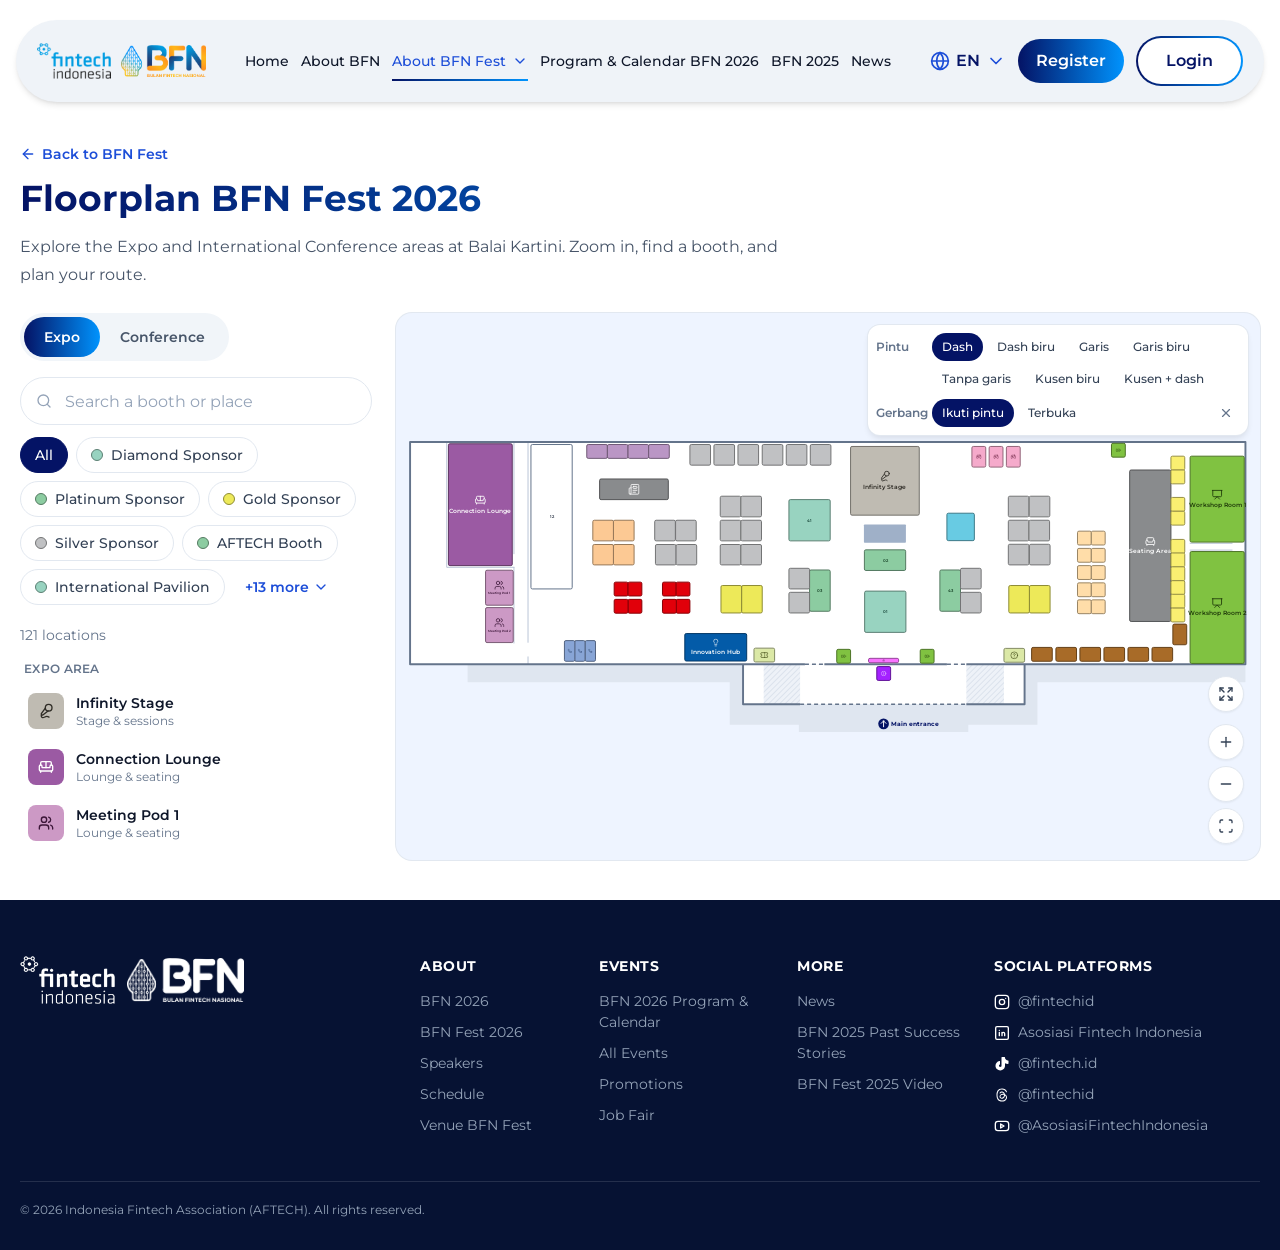
==== commit bfc7aaea: "Add blue door jamb variants to the floor plan Two new door styles mark each opening with short, roun" ====
--- a/public/maps/index.html
+++ b/public/maps/index.html
@@ -94,6 +94,7 @@
 #plan.drag{cursor:grabbing}
 .door{fill:none;stroke-width:1.5px;stroke-dasharray:4 3;vector-effect:non-scaling-stroke;pointer-events:none}
 .door.solid{stroke-dasharray:none}
+.jamb{fill:none;stroke:#0093fd;stroke-width:3px;stroke-linecap:round;vector-effect:non-scaling-stroke;pointer-events:none}
 .spot{cursor:pointer;transition:opacity .2s ease-out}
 .spot .shape{stroke-width:1px;vector-effect:non-scaling-stroke;transition:filter .2s}
 .spot:hover .shape{filter:brightness(.92)}
@@ -109,14 +110,18 @@
 .ctrl{display:grid;place-items:center;width:36px;height:36px;border:1px solid var(--s200);border-radius:50%;background:#fff;color:var(--s700);box-shadow:0 1px 2px rgba(0,0,0,.05)}
 .ctrl:hover{background:var(--s50)}
 .ctrl:first-child{margin-bottom:6px}
-.vp{position:absolute;z-index:5;top:12px;right:12px;display:flex;flex-direction:column;gap:6px;max-width:calc(100% - 24px);padding:8px;border-radius:12px;background:#fff;box-shadow:0 0 0 1px var(--s200),0 4px 6px -1px rgba(0,0,0,.1);font-size:12px;line-height:16px}
+.vp{position:absolute;z-index:5;top:12px;right:12px;display:flex;flex-direction:column;gap:6px;width:min(380px,calc(100% - 24px));padding:8px;border-radius:12px;background:#fff;box-shadow:0 0 0 1px var(--s200),0 4px 6px -1px rgba(0,0,0,.1);font-size:12px;line-height:16px}
 .vp[hidden]{display:none}
-.vp-row{display:flex;align-items:center;gap:4px;overflow-x:auto;scrollbar-width:none}
+.vp-row{display:flex;align-items:flex-start;gap:4px}
+.vp-opts{flex:1;display:flex;flex-wrap:wrap;gap:4px}
 .vp-row::-webkit-scrollbar{display:none}
-.vp-row span{flex:none;width:52px;font-weight:600;color:var(--s500)}
+.vp-row>span{flex:none;width:52px;line-height:28px;font-weight:600;color:var(--s500)}
+.vp.mini{width:auto}
 .vp button{flex:none;height:28px;padding:0 10px;border-radius:9999px;font-weight:500;color:var(--s700);white-space:nowrap}
 .vp button:hover{background:var(--s100)}
 .vp button[aria-pressed=true]{background:var(--navy);color:#fff}
+.vp.mini{padding:4px}
+.vp button.vp-open{display:flex;align-items:center;gap:4px;font-weight:600;color:var(--s700)}
 .vp button.vp-x{display:grid;place-items:center;width:28px;padding:0;margin-left:auto;color:var(--s500)}
 .tip{position:absolute;z-index:6;display:none;align-items:center;gap:8px;padding:6px 12px;border-radius:9999px;background:var(--navy);color:#fff;font-size:12px;line-height:16px;font-weight:700;white-space:nowrap;pointer-events:none;transform:translate(-50%,calc(-100% - 8px))}
 .tip span{font-weight:500;color:var(--s300)}
@@ -450,16 +455,17 @@
  conference:{id:'conference',vb:[40,100,2900,2340],spots:named(CONF_NAMED,'conference'),decor:conferenceDecor(),entrance:[1525,2320],
   structures:[['M1060 2280H2260V2410H1060Z','#dfe6f0'],['M2477 975H2900V1445H2477Z','#dfe6f0'],['M60 1089H457V1326H60Z','#dfe6f0'],[CONF_OUT,'#fff'],['M2151 131H2291V190H2151Z','#fff'],['M1053 1089h939v956h-939Z','r'],['M1037 190H2021V856H1037Z','r'],['M817 1326H1053V1566H817Z','r'],['M1992 1089H2004A240 356 0 0 0 2244 1445V2045H1992Z','r'],['M801 190H1037V737H801Z','h'],['M817 1089H1053V1270H817Z','h'],['M549 1326H817V1566H1053V2045H935V2280H576V2045H549Z','h'],['M2244 2189H2477V2280H2244Z','h']],
   walls:'M549 1089V1326M817 1089V1326M576 2280H2477M2244 2045V2280M2477 975V1445',outline:CONF_OUT,
+  draw:{rooms:{'M1053 1089h939v956h-939Z':'M1335 2045H1053V1089H1992V2045H1715M1655 2045H1625M1565 2045H1485M1425 2045H1395'},walls:'M549 1089V1326M817 1089V1326M2244 2045V2280M2477 975V1445',outline:'M576 2280V2045H549V1326H457V1089H726V999H801V190H2417V975H2477V1445H2419V2045H2477V2280H1720M1660 2280H1625M1565 2280H1482M1422 2280H1390M1330 2280H576',door:'M1335 2045H1395M1425 2045H1485M1565 2045H1625M1655 2045H1715M1330 2280H1390M1422 2280H1482M1565 2280H1625M1660 2280H1720',gate:''},
   walk:[[[801,190],[2417,190],[2417,975],[2477,975],[2477,1445],[2419,1445],[2419,2045],[2477,2045],[2477,2280],[576,2280],[576,2045],[549,2045],[549,1326],[457,1326],[457,1089],[726,1089],[726,999],[801,999]],[[1400,2280],[1650,2280],[1650,2345],[1400,2345]]],doors:[[549,1170],[549,1245],[817,1298],[932,1326],[1053,1298],[1992,1457],[1365,2045],[1455,2045],[1595,2045],[1685,2045],[1360,2280],[1452,2280],[1595,2280],[1690,2280],[2244,2001],[2244,2114],[1237,856],[2021,472],[2477,1060],[2477,1210],[2477,1360]]}
 };
 
-/* Door test variants: ?door=dash|dash-blue|line|line-blue|gap and ?gate=dash|open */
+/* Door test variants: ?door=dash|dash-blue|line|line-blue|gap|jamb|jamb-dash and ?gate=dash|open */
 const testParams=new URLSearchParams(location.search);
 const doorParam=testParams.get('door')==='blue'?'dash-blue':testParams.get('door');
-const DOOR_OPTIONS=[['dash','Dash'],['dash-blue','Dash biru'],['line','Garis'],['line-blue','Garis biru'],['gap','Tanpa garis']];
+const DOOR_OPTIONS=[['dash','Dash'],['dash-blue','Dash biru'],['line','Garis'],['line-blue','Garis biru'],['gap','Tanpa garis'],['jamb','Kusen biru'],['jamb-dash','Kusen + dash']];
 let DOOR=DOOR_OPTIONS.some(o=>o[0]===doorParam)?doorParam:'dash';
 let GATE=['dash','open'].includes(testParams.get('gate'))?testParams.get('gate'):(DOOR==='gap'?'open':'dash');
-let testPanel=testParams.get('panel')!=='0';
+let testPanel=testParams.get('panel')!=='0',vpOpen=true;
 const state={lang:'en',area:'expo',filter:null,q:'',sel:null,route:null,reversed:false,mini:false};
 const t=()=>COPY[state.lang];
 const catName=c=>CAT[c][state.lang==='en'?0:1];
@@ -517,20 +523,27 @@
  const a=AREAS[state.area],[ex,ey]=a.entrance;
  plan.setAttribute('viewBox',a.vb.join(' '));
  $('#map').setAttribute('aria-label',state.area==='expo'?t().expoArea:t().confArea);
- const st=a.structures.map(([d,f])=>f==='r'?`<path d="${d}" fill="#eef2f8" stroke="#b8c4d6" stroke-width="4"/>`:`<path d="${d}" fill="${f==='h'?'url(#hatch)':f}"/>`).join('');
- const dr=a.draw;
+ const dr=a.draw,rooms=dr&&dr.rooms||{};
+ const st=a.structures.map(([d,f])=>rooms[d]?`<path d="${d}" fill="#eef2f8"/><path d="${rooms[d]}" fill="none" stroke="#64748b" stroke-width="8" stroke-linejoin="round"/>`:f==='r'?`<path d="${d}" fill="#eef2f8" stroke="#b8c4d6" stroke-width="4"/>`:`<path d="${d}" fill="${f==='h'?'url(#hatch)':f}"/>`).join('');
  plan.innerHTML=hatchPattern+`<g id="cam">${st}<path d="${dr?dr.walls:a.walls}" fill="none" stroke="#b8c4d6" stroke-width="4" stroke-linecap="round"/><path d="${dr?dr.outline:a.outline}" fill="none" stroke="#64748b" stroke-width="8" stroke-linejoin="round"/><g id="doors">${doorSvg()}</g>${a.decor.map(([x,y,w,h])=>`<rect x="${x}" y="${y}" width="${w}" height="${h}" rx="3" fill="#9fb0c8" pointer-events="none"/>`).join('')}${a.spots.map(spotSvg).join('')}<g pointer-events="none"><circle cx="${ex}" cy="${ey+6}" r="22" fill="#041365"/><path d="M${ex} ${ey-6}l-10 10m10-10l10 10m-10-10v24" stroke="#fff" stroke-width="4" stroke-linecap="round" fill="none"/><text id="entr" x="${ex+32}" y="${ey+14}" font-size="24" font-weight="700" fill="#041365">${esc(t().entrance)}</text></g><g id="routeG" pointer-events="none"></g><g id="selG" pointer-events="none"></g></g>`;
  syncDim();drawSelection();renderVariants();
 }
 function doorSvg(){
  const dr=AREAS[state.area].draw;if(!dr)return'';
+ if(DOOR.startsWith('jamb')){
+  const d=dr.door+(GATE==='open'?'':dr.gate),ends=[...d.matchAll(/M([\d.]+) ([\d.]+)H([\d.]+)/g)].flatMap(m=>[[m[1],m[2]],[m[3],m[2]]]);
+  return(DOOR==='jamb-dash'?`<path class="door" d="${d}" stroke="#0093fd"/>`:'')+ends.map(([x,y])=>`<path class="jamb" data-x="${x}" data-y="${y}"/>`).join('')}
  const color=DOOR.endsWith('blue')?'#0093fd':DOOR==='line'?'#94a3b8':'#64748b',line=d=>`<path class="door${DOOR.startsWith('line')?' solid':''}" d="${d}" stroke="${color}"/>`;
- return(DOOR==='gap'?'':line(dr.door))+(GATE==='open'?'':line(dr.gate))}
+ return(DOOR==='gap'?'':line(dr.door))+(GATE==='open'||!dr.gate?'':line(dr.gate))}
 function renderVariants(){
- const v=$('#variants'),show=testPanel&&state.area==='expo';v.hidden=!show;if(!show)return;
- const btn=(k,val,label,on)=>`<button data-${k}="${val}" aria-pressed="${on}">${label}</button>`;
- v.innerHTML=`<div class="vp-row"><span>Pintu</span>${DOOR_OPTIONS.map(([k,l])=>btn('door',k,l,DOOR===k)).join('')}</div><div class="vp-row"><span>Gerbang</span>${btn('gate','dash','Ikuti pintu',GATE==='dash')}${btn('gate','open','Terbuka',GATE==='open')}<button class="vp-x" data-vp="close" aria-label="Sembunyikan panel varian">${ic('x',14)}</button></div>`}
-function setVariant(door,gate){DOOR=door;GATE=gate;$('#doors').innerHTML=doorSvg();renderVariants();syncUrl()}
+ const dr=AREAS[state.area].draw,v=$('#variants'),show=testPanel&&!!dr;v.hidden=!show;if(!show)return;
+ const btn=(k,val,label,on)=>`<button data-${k}="${val}" aria-pressed="${on}">${label}</button>`,close=`<button class="vp-x" data-vp="collapse" aria-label="Kecilkan panel varian">${ic('x',14)}</button>`;
+ v.classList.toggle('mini',!vpOpen);
+ if(!vpOpen){v.innerHTML=`<button class="vp-open" data-vp="expand">Varian pintu ${ic('chevron-down',14)}</button>`;return}
+ const gate=dr.gate?`<div class="vp-row"><span>Gerbang</span><div class="vp-opts">${btn('gate','dash','Ikuti pintu',GATE==='dash')}${btn('gate','open','Terbuka',GATE==='open')}</div>${close}</div>`:'';
+ v.innerHTML=`<div class="vp-row"><span>Pintu</span><div class="vp-opts">${DOOR_OPTIONS.map(([k,l])=>btn('door',k,l,DOOR===k)).join('')}</div>${gate?'':close}</div>${gate}`}
+function sizeJambs(){const h=6/(units().ppu*cam.k);document.querySelectorAll('.jamb').forEach(p=>{const y=+p.dataset.y;p.setAttribute('d',`M${p.dataset.x} ${y-h}V${y+h}`)})}
+function setVariant(door,gate){DOOR=door;GATE=gate;$('#doors').innerHTML=doorSvg();sizeJambs();renderVariants();syncUrl()}
 function syncDim(){const a=AREAS[state.area];plan.querySelectorAll('.spot').forEach(g=>{const s=a.spots.find(x=>x.id===g.dataset.id);g.classList.toggle('dim',!matches(s))})}
 function drawSelection(){
  const g=$('#selG');if(!g)return;const s=spotById(state.sel);
@@ -558,7 +571,7 @@
  if(!Number.isFinite(cam.x+cam.y+cam.k))Object.assign(cam,{x:0,y:0,k:1});
  g.setAttribute('transform',`translate(${cam.x} ${cam.y}) scale(${cam.k})`);
  plan.classList.toggle('codes',cam.k>=1.5);
- sizeRoute();
+ sizeRoute();sizeJambs();
 }
 function moveCam(to,ms=500){
  cancelAnimationFrame(camAnim);
@@ -692,7 +705,7 @@
  const b=e.target.closest('button,[data-id]');const pop=$('#pop'),more=$('#more');
  if(b&&b.dataset.door){const d=b.dataset.door;setVariant(d,d==='gap'?'open':DOOR==='gap'?'dash':GATE);return}
  if(b&&b.dataset.gate){setVariant(DOOR,b.dataset.gate);return}
- if(b&&b.dataset.vp){testPanel=false;renderVariants();syncUrl();return}
+ if(b&&b.dataset.vp){vpOpen=b.dataset.vp==='expand';renderVariants();return}
  if(pop&&pop.classList.contains('open')&&!e.target.closest('#pop,#more')){pop.classList.remove('open');more.setAttribute('aria-expanded','false')}
  if(!b)return;
  if(b.id==='lang'){state.lang=state.lang==='en'?'id':'en';renderChrome();renderList();renderMap();renderDetail();applyCam();drawRoute();syncUrl();return}
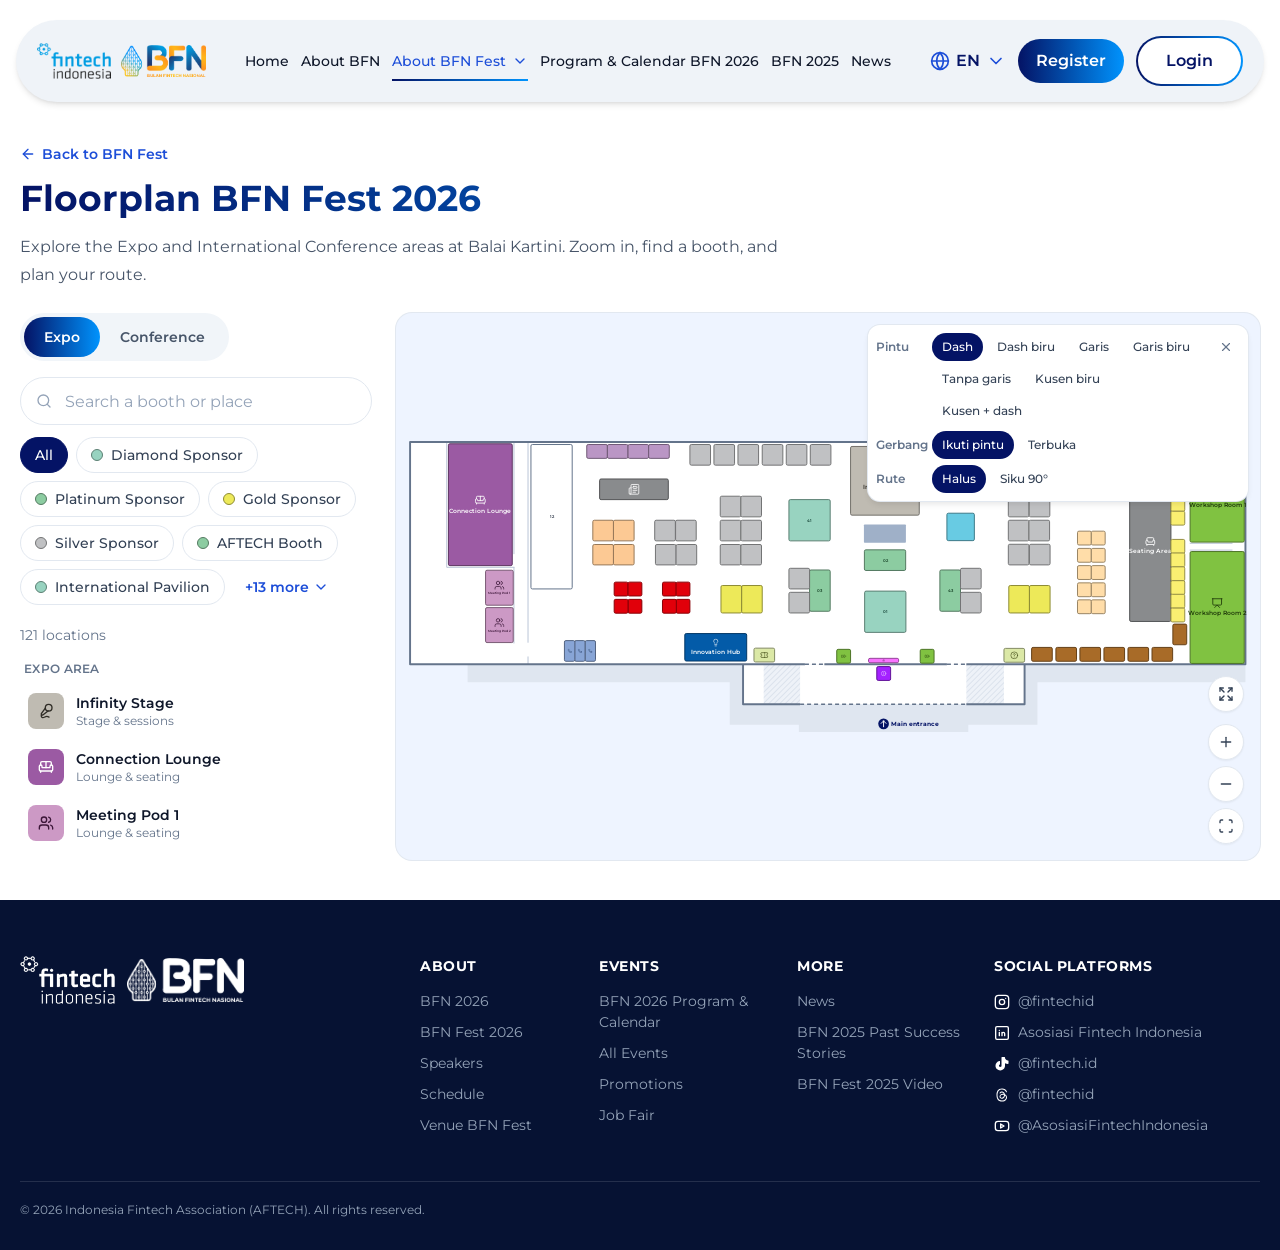
==== commit 5ab30fde: "Add a right-angle route variant to the floor plan A new Rute option in the variant panel draws route" ====
--- a/public/maps/index.html
+++ b/public/maps/index.html
@@ -455,17 +455,19 @@
  conference:{id:'conference',vb:[40,100,2900,2340],spots:named(CONF_NAMED,'conference'),decor:conferenceDecor(),entrance:[1525,2320],
   structures:[['M1060 2280H2260V2410H1060Z','#dfe6f0'],['M2477 975H2900V1445H2477Z','#dfe6f0'],['M60 1089H457V1326H60Z','#dfe6f0'],[CONF_OUT,'#fff'],['M2151 131H2291V190H2151Z','#fff'],['M1053 1089h939v956h-939Z','r'],['M1037 190H2021V856H1037Z','r'],['M817 1326H1053V1566H817Z','r'],['M1992 1089H2004A240 356 0 0 0 2244 1445V2045H1992Z','r'],['M801 190H1037V737H801Z','h'],['M817 1089H1053V1270H817Z','h'],['M549 1326H817V1566H1053V2045H935V2280H576V2045H549Z','h'],['M2244 2189H2477V2280H2244Z','h']],
   walls:'M549 1089V1326M817 1089V1326M576 2280H2477M2244 2045V2280M2477 975V1445',outline:CONF_OUT,
+  /* Rooms are destinations, not shortcuts: routes only enter one when the start or destination is inside it */
+  rooms:[[[1053,1089],[1992,1089],[1992,2045],[1053,2045]],[[1992,1089],[2004,1089],[2244,1445],[2244,2045],[1992,2045]],[[817,1326],[1053,1326],[1053,1566],[817,1566]],[[1037,190],[2021,190],[2021,856],[1037,856]]],
   draw:{rooms:{'M1053 1089h939v956h-939Z':'M1335 2045H1053V1089H1992V2045H1715M1655 2045H1625M1565 2045H1485M1425 2045H1395'},walls:'M549 1089V1326M817 1089V1326M2244 2045V2280M2477 975V1445',outline:'M576 2280V2045H549V1326H457V1089H726V999H801V190H2417V975H2477V1445H2419V2045H2477V2280H1720M1660 2280H1625M1565 2280H1482M1422 2280H1390M1330 2280H576',door:'M1335 2045H1395M1425 2045H1485M1565 2045H1625M1655 2045H1715M1330 2280H1390M1422 2280H1482M1565 2280H1625M1660 2280H1720',gate:''},
   walk:[[[801,190],[2417,190],[2417,975],[2477,975],[2477,1445],[2419,1445],[2419,2045],[2477,2045],[2477,2280],[576,2280],[576,2045],[549,2045],[549,1326],[457,1326],[457,1089],[726,1089],[726,999],[801,999]],[[1400,2280],[1650,2280],[1650,2345],[1400,2345]]],doors:[[549,1170],[549,1245],[817,1298],[932,1326],[1053,1298],[1992,1457],[1365,2045],[1455,2045],[1595,2045],[1685,2045],[1360,2280],[1452,2280],[1595,2280],[1690,2280],[2244,2001],[2244,2114],[1237,856],[2021,472],[2477,1060],[2477,1210],[2477,1360]]}
 };
 
-/* Door test variants: ?door=dash|dash-blue|line|line-blue|gap|jamb|jamb-dash and ?gate=dash|open */
+/* Test variants: ?door=dash|dash-blue|line|line-blue|gap|jamb|jamb-dash, ?gate=dash|open and ?route=smooth|rigid */
 const testParams=new URLSearchParams(location.search);
 const doorParam=testParams.get('door')==='blue'?'dash-blue':testParams.get('door');
 const DOOR_OPTIONS=[['dash','Dash'],['dash-blue','Dash biru'],['line','Garis'],['line-blue','Garis biru'],['gap','Tanpa garis'],['jamb','Kusen biru'],['jamb-dash','Kusen + dash']];
 let DOOR=DOOR_OPTIONS.some(o=>o[0]===doorParam)?doorParam:'dash';
 let GATE=['dash','open'].includes(testParams.get('gate'))?testParams.get('gate'):(DOOR==='gap'?'open':'dash');
-let testPanel=testParams.get('panel')!=='0',vpOpen=true;
+let testPanel=testParams.get('panel')!=='0',vpOpen=true,ROUTE=testParams.get('route')==='rigid'?'rigid':'smooth';
 const state={lang:'en',area:'expo',filter:null,q:'',sel:null,route:null,reversed:false,mini:false};
 const t=()=>COPY[state.lang];
 const catName=c=>CAT[c][state.lang==='en'?0:1];
@@ -540,8 +542,9 @@
  const btn=(k,val,label,on)=>`<button data-${k}="${val}" aria-pressed="${on}">${label}</button>`,close=`<button class="vp-x" data-vp="collapse" aria-label="Kecilkan panel varian">${ic('x',14)}</button>`;
  v.classList.toggle('mini',!vpOpen);
  if(!vpOpen){v.innerHTML=`<button class="vp-open" data-vp="expand">Varian pintu ${ic('chevron-down',14)}</button>`;return}
- const gate=dr.gate?`<div class="vp-row"><span>Gerbang</span><div class="vp-opts">${btn('gate','dash','Ikuti pintu',GATE==='dash')}${btn('gate','open','Terbuka',GATE==='open')}</div>${close}</div>`:'';
- v.innerHTML=`<div class="vp-row"><span>Pintu</span><div class="vp-opts">${DOOR_OPTIONS.map(([k,l])=>btn('door',k,l,DOOR===k)).join('')}</div>${gate?'':close}</div>${gate}`}
+ const gate=dr.gate?`<div class="vp-row"><span>Gerbang</span><div class="vp-opts">${btn('gate','dash','Ikuti pintu',GATE==='dash')}${btn('gate','open','Terbuka',GATE==='open')}</div></div>`:'';
+ const route=`<div class="vp-row"><span>Rute</span><div class="vp-opts">${btn('route','smooth','Halus',ROUTE==='smooth')}${btn('route','rigid','Siku 90°',ROUTE==='rigid')}</div></div>`;
+ v.innerHTML=`<div class="vp-row"><span>Pintu</span><div class="vp-opts">${DOOR_OPTIONS.map(([k,l])=>btn('door',k,l,DOOR===k)).join('')}</div>${close}</div>${gate}${route}`}
 function sizeJambs(){const h=6/(units().ppu*cam.k);document.querySelectorAll('.jamb').forEach(p=>{const y=+p.dataset.y;p.setAttribute('d',`M${p.dataset.x} ${y-h}V${y+h}`)})}
 function setVariant(door,gate){DOOR=door;GATE=gate;$('#doors').innerHTML=doorSvg();sizeJambs();renderVariants();syncUrl()}
 function syncDim(){const a=AREAS[state.area];plan.querySelectorAll('.spot').forEach(g=>{const s=a.spots.find(x=>x.id===g.dataset.id);g.classList.toggle('dim',!matches(s))})}
@@ -612,10 +615,11 @@
  const step=16,[vx,vy,vw,vh]=a.vb,W=Math.ceil(vw/step),H=Math.ceil(vh/step),idx=(c,r)=>r*W+c;
  const free=new Uint8Array(W*H),solid=a.spots.filter(s=>!s.region),bar=barriers(a);
  for(let r=0;r<H;r++)for(let c=0;c<W;c++){const x=vx+c*step,y=vy+r*step;
-  const near=inRect(goalRect,x,y,48)||(startRect&&inRect(startRect,x,y,48))||Math.hypot(x-start[0],y-start[1])<56;
+  const nearGoal=inRect(goalRect,x,y,48),near=nearGoal||(startRect&&inRect(startRect,x,y,48))||Math.hypot(x-start[0],y-start[1])<56;
   let ok=near||a.walk.some(p=>inPoly(p,x,y));
   if(ok&&!near)ok=!solid.some(s=>inRect(s.rect,x,y,opt.clear??14));
-  if(ok&&!(opt.through&&near)){
+  if(ok&&opt.block&&opt.block.some(p=>inPoly(p,x,y)))ok=false;
+  if(ok&&!(opt.through&&nearGoal)){
    if(bar.closed.some(p=>inPoly(p,x,y)))ok=false;
    else if(bar.segs.some(([p,q])=>segDist(p,q,x,y)<(opt.clear?6:12))&&!a.doors.some(d=>Math.hypot(x-d[0],y-d[1])<44)&&!(a.opening&&inRect(a.opening,x,y)))ok=false}
   free[idx(c,r)]=ok?1:0}
@@ -624,6 +628,15 @@
  const gx=goalRect[0]+goalRect[2]/2,gy=goalRect[1]+goalRect[3]/2,h=(c,r)=>Math.hypot(vx+c*step-gx,vy+r*step-gy);
  const heap=[];const push=(f,i)=>{heap.push([f,i]);let n=heap.length-1;while(n>0){const u=(n-1)>>1;if(heap[u][0]<=heap[n][0])break;[heap[u],heap[n]]=[heap[n],heap[u]];n=u}};
  const pop=()=>{const top=heap[0],l=heap.pop();if(heap.length){heap[0]=l;let n=0;for(;;){let m=n,a=2*n+1,b=a+1;if(a<heap.length&&heap[a][0]<heap[m][0])m=a;if(b<heap.length&&heap[b][0]<heap[m][0])m=b;if(m===n)break;[heap[m],heap[n]]=[heap[n],heap[m]];n=m}}return top};
+ if(opt.ortho){
+  const G=new Float64Array(W*H*4).fill(Infinity),PV=new Int32Array(W*H*4).fill(-1),D=[[1,0],[-1,0],[0,1],[0,-1]],turn=step*6,hm=(c,r)=>Math.abs(vx+c*step-gx)+Math.abs(vy+r*step-gy);
+  free[s0]=1;for(let d=0;d<4;d++){G[s0*4+d]=0;push(hm(sc,sr),s0*4+d)}let fin=-1;
+  while(heap.length){const[,s]=pop(),i=s>>2,d=s&3,c=i%W,r=(i-c)/W;
+   if(inRect(goalRect,vx+c*step,vy+r*step,opt.margin??14)){fin=s;break}
+   for(let nd=0;nd<4;nd++){const nc=c+D[nd][0],nr=r+D[nd][1];if(nc<0||nr<0||nc>=W||nr>=H)continue;const n=idx(nc,nr);if(!free[n])continue;const ns=n*4+nd,w=G[s]+step+(nd===d?0:turn);if(w<G[ns]){G[ns]=w;PV[ns]=s;push(w+hm(nc,nr),ns)}}}
+  if(fin<0)return null;
+  const raw=[];for(let s=fin;s>=0;s=PV[s]){const i=s>>2,c=i%W;raw.unshift([vx+c*step,vy+(i-c)/W*step])}
+  return raw}
  g[s0]=0;free[s0]=1;push(h(sc,sr),s0);let end=-1;
  while(heap.length){const[,i]=pop(),c=i%W,r=(i-c)/W;
   if(inRect(goalRect,vx+c*step,vy+r*step,opt.margin??14)){end=i;break}
@@ -638,18 +651,34 @@
  let d=`M${pts[0][0]} ${pts[0][1]}`;
  for(let i=1;i<pts.length-1;i++){const p=pts[i-1],c=pts[i],n=pts[i+1],a=Math.hypot(c[0]-p[0],c[1]-p[1]),b=Math.hypot(n[0]-c[0],n[1]-c[1]),r=Math.min(40,a/2,b/2),q=(u,l)=>[c[0]+(u[0]-c[0])*r/l,c[1]+(u[1]-c[1])*r/l],e=q(p,a),f=q(n,b);d+=`L${e[0].toFixed(1)} ${e[1].toFixed(1)}Q${c[0]} ${c[1]} ${f[0].toFixed(1)} ${f[1].toFixed(1)}`}
  const l=pts[pts.length-1];return d+`L${l[0]} ${l[1]}`}
+function orthoPoints(start,raw,rect){
+ const pts=[start],f=raw[0],n=raw[1]||f;
+ if(start[0]!==f[0]&&start[1]!==f[1])pts.push(n[1]===f[1]?[start[0],f[1]]:[f[0],start[1]]);
+ pts.push(...raw);
+ const l=raw[raw.length-1],e=edgePoint(rect,l);
+ if(e[0]!==l[0]&&e[1]!==l[1])pts.push([l[0],e[1]]);
+ pts.push(e);
+ const out=[];
+ for(const p of pts){const q=out[out.length-1];if(q&&q[0]===p[0]&&q[1]===p[1])continue;out.push(p);
+  while(out.length>=3){const[a,b,c]=out.slice(-3);if((a[0]===b[0]&&b[0]===c[0])||(a[1]===b[1]&&b[1]===c[1]))out.splice(-2,1);else break}}
+ /* Fold a tiny first or last jog into the next segment so the line starts and ends straight */
+ const fold=arr=>{if(arr.length<3)return;const[a,b,c]=arr;if(Math.abs(b[0]-a[0])+Math.abs(b[1]-a[1])>=9)return;if(b[1]===a[1]&&b[0]===c[0]){b[0]=c[0]=a[0];arr.splice(1,1)}else if(b[0]===a[0]&&b[1]===c[1]){b[1]=c[1]=a[1];arr.splice(1,1)}};
+ fold(out);out.reverse();fold(out);out.reverse();
+ return out}
 function edgePoint(r,p){return[clamp(p[0],r[0],r[0]+r[2]),clamp(p[1],r[1],r[1]+r[3])]}
 function buildRoute(){
  const s=spotById(state.sel);if(!s)return null;
  const a=AREAS[s.area],fromSpot=state.routeFrom&&state.routeFrom!=='entrance'?spotById(state.routeFrom):null;
  let pts,d;const live=LIVE_ROUTE[s.area+':'+s.id];
- if(!fromSpot&&live){d=live.d;pts=live.pts}
+ if(!fromSpot&&live&&ROUTE!=='rigid'){d=live.d;pts=live.pts}
  else{
   const start=fromSpot?[fromSpot.rect[0]+fromSpot.rect[2]/2,fromSpot.rect[1]+fromSpot.rect[3]/2]:a.entrance;
   const cx=s.rect[0]+s.rect[2]/2,cy=s.rect[1]+s.rect[3]/2,outside=!a.walk.some(p=>inPoly(p,cx,cy)),enclosed=s.region||s.path||s.id==='holding-room';
-  const opts={through:outside,margin:enclosed?0:14},run=o=>findPath(a,start,fromSpot?fromSpot.rect:null,s.rect,o);
-  const path=run(opts)||run({...opts,clear:4})||run({through:true,clear:4})||[start,[cx,cy]];
-  path[0]=start;path[path.length-1]=edgePoint(s.rect,path[path.length-1]);pts=path;d=smooth(path)}
+  const fc=fromSpot&&[fromSpot.rect[0]+fromSpot.rect[2]/2,fromSpot.rect[1]+fromSpot.rect[3]/2],block=(a.rooms||[]).filter(p=>!inPoly(p,cx,cy)&&!(fc&&inPoly(p,fc[0],fc[1])));
+  const ortho=ROUTE==='rigid',opts={through:outside,margin:enclosed?0:14,block,ortho},run=o=>findPath(a,start,fromSpot?fromSpot.rect:null,s.rect,o);
+  const path=run(opts)||run({...opts,clear:4})||run({through:true,clear:4,block,ortho});
+  if(ortho){pts=orthoPoints(start,path||[[start[0],cy],[cx,cy]],s.rect);d='M'+pts.map(p=>p.join(' ')).join('L')}
+  else{pts=path||[start,[cx,cy]];pts[0]=start;pts[pts.length-1]=edgePoint(s.rect,pts[pts.length-1]);d=smooth(pts)}}
  if(state.reversed){pts=[...pts].reverse()}
  const xs=pts.map(p=>p[0]).concat(s.rect[0],s.rect[0]+s.rect[2]),ys=pts.map(p=>p[1]).concat(s.rect[1],s.rect[1]+s.rect[3]);
  const x=Math.min(...xs),y=Math.min(...ys);
@@ -659,7 +688,8 @@
  cancelAnimationFrame(walker);
  const g=$('#routeG');if(!g)return;const r=state.route,s=spotById(state.sel);
  if(!r||!s||s.area!==state.area){g.innerHTML='';return}
- g.innerHTML=`<path class="r0 draw" pathLength="1" d="${r.d}" fill="none" stroke="#fff" stroke-linecap="round" stroke-linejoin="round"/><path class="r1 draw" pathLength="1" d="${r.d}" fill="none" stroke="#0093fd" stroke-linecap="round" stroke-linejoin="round"/><path class="r2" d="${r.d}" fill="none" stroke="#fff" stroke-opacity=".95" stroke-linecap="round"/><circle class="r3" cx="${r.start[0]}" cy="${r.start[1]}" fill="#041365" stroke="#fff"/><circle class="r4" cx="${r.end[0]}" cy="${r.end[1]}" fill="#e4730f" stroke="#fff"/>`;
+ const join=ROUTE==='rigid'?'miter':'round';
+ g.innerHTML=`<path class="r0 draw" pathLength="1" d="${r.d}" fill="none" stroke="#fff" stroke-linecap="round" stroke-linejoin="${join}"/><path class="r1 draw" pathLength="1" d="${r.d}" fill="none" stroke="#0093fd" stroke-linecap="round" stroke-linejoin="${join}"/><path class="r2" d="${r.d}" fill="none" stroke="#fff" stroke-opacity=".95" stroke-linecap="round" stroke-linejoin="${join}"/><circle class="r3" cx="${r.start[0]}" cy="${r.start[1]}" fill="#041365" stroke="#fff"/><circle class="r4" cx="${r.end[0]}" cy="${r.end[1]}" fill="#e4730f" stroke="#fff"/>`;
  sizeRoute();
  const path=g.querySelector('.r1'),dot=g.querySelector('.r4');
  if(matchMedia('(prefers-reduced-motion: reduce)').matches)return;
@@ -688,7 +718,7 @@
 }
 
 /* Actions */
-function syncUrl(){try{const p=new URLSearchParams(location.search);p.set('area',state.area);for(const k of ['booth','from','lang','door','gate','panel'])p.delete(k);if(DOOR!=='dash')p.set('door',DOOR);if(GATE==='open'&&DOOR!=='gap')p.set('gate','open');if(GATE==='dash'&&DOOR==='gap')p.set('gate','dash');if(!testPanel)p.set('panel','0');if(state.sel)p.set('booth',state.sel);if(state.route)p.set('from',state.routeFrom||'entrance');if(state.lang==='id')p.set('lang','id');history.replaceState(null,'','?'+p)}catch(e){}}
+function syncUrl(){try{const p=new URLSearchParams(location.search);p.set('area',state.area);for(const k of ['booth','from','lang','door','gate','panel','route'])p.delete(k);if(ROUTE==='rigid')p.set('route','rigid');if(DOOR!=='dash')p.set('door',DOOR);if(GATE==='open'&&DOOR!=='gap')p.set('gate','open');if(GATE==='dash'&&DOOR==='gap')p.set('gate','dash');if(!testPanel)p.set('panel','0');if(state.sel)p.set('booth',state.sel);if(state.route)p.set('from',state.routeFrom||'entrance');if(state.lang==='id')p.set('lang','id');history.replaceState(null,'','?'+p)}catch(e){}}
 function setArea(a,ms=0){if(state.area===a)return;state.area=a;const s=spotById(state.sel);if(s&&s.area!==a){state.sel=null;state.route=null;state.mini=false}$('#tabs').querySelectorAll('.tab').forEach(b=>b.setAttribute('aria-selected',b.dataset.area===a));renderMap();renderDetail();renderList();cancelAnimationFrame(camAnim);Object.assign(cam,fitCamera());applyCam();drawRoute();syncUrl()}
 function select(id){
  const s=spotById(id);if(!s)return;
@@ -705,6 +735,7 @@
  const b=e.target.closest('button,[data-id]');const pop=$('#pop'),more=$('#more');
  if(b&&b.dataset.door){const d=b.dataset.door;setVariant(d,d==='gap'?'open':DOOR==='gap'?'dash':GATE);return}
  if(b&&b.dataset.gate){setVariant(DOOR,b.dataset.gate);return}
+ if(b&&b.dataset.route){ROUTE=b.dataset.route;if(state.route){state.route=buildRoute();drawRoute();settle(400)}renderVariants();syncUrl();return}
  if(b&&b.dataset.vp){vpOpen=b.dataset.vp==='expand';renderVariants();return}
  if(pop&&pop.classList.contains('open')&&!e.target.closest('#pop,#more')){pop.classList.remove('open');more.setAttribute('aria-expanded','false')}
  if(!b)return;
